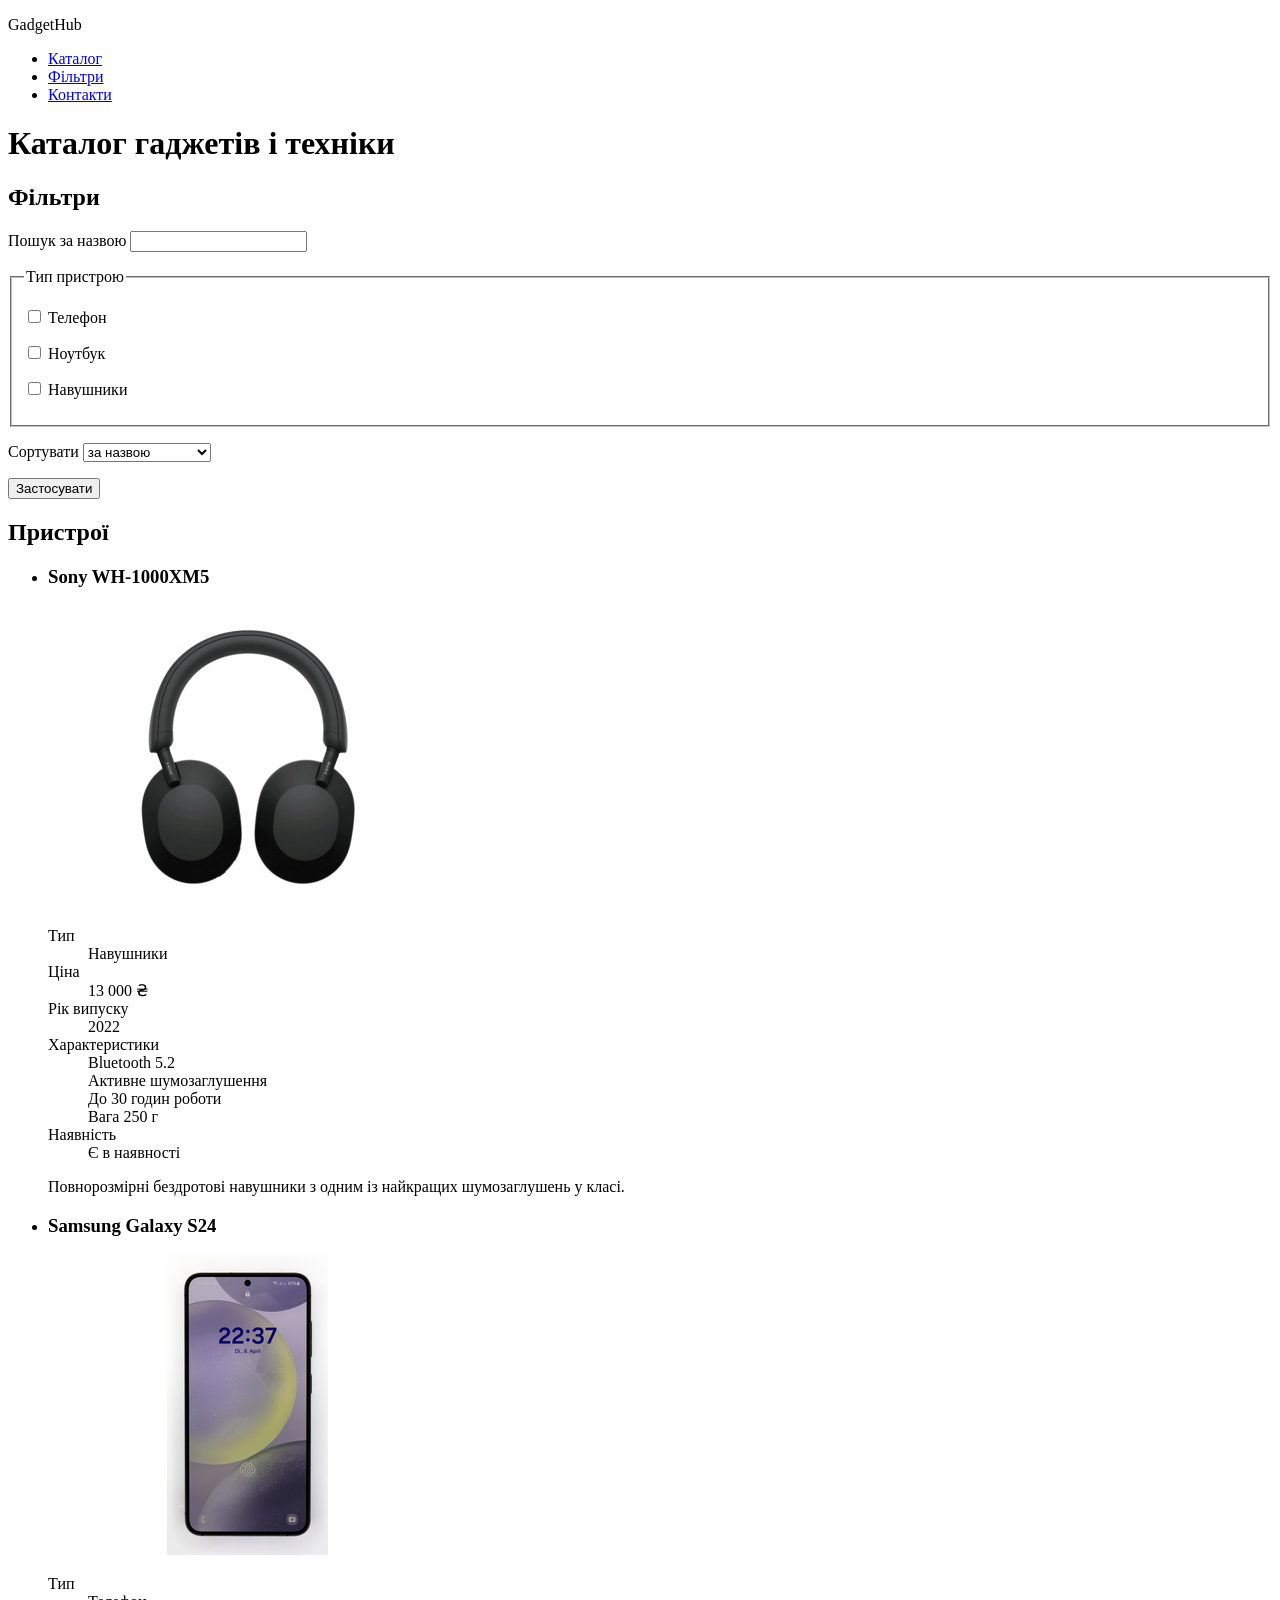
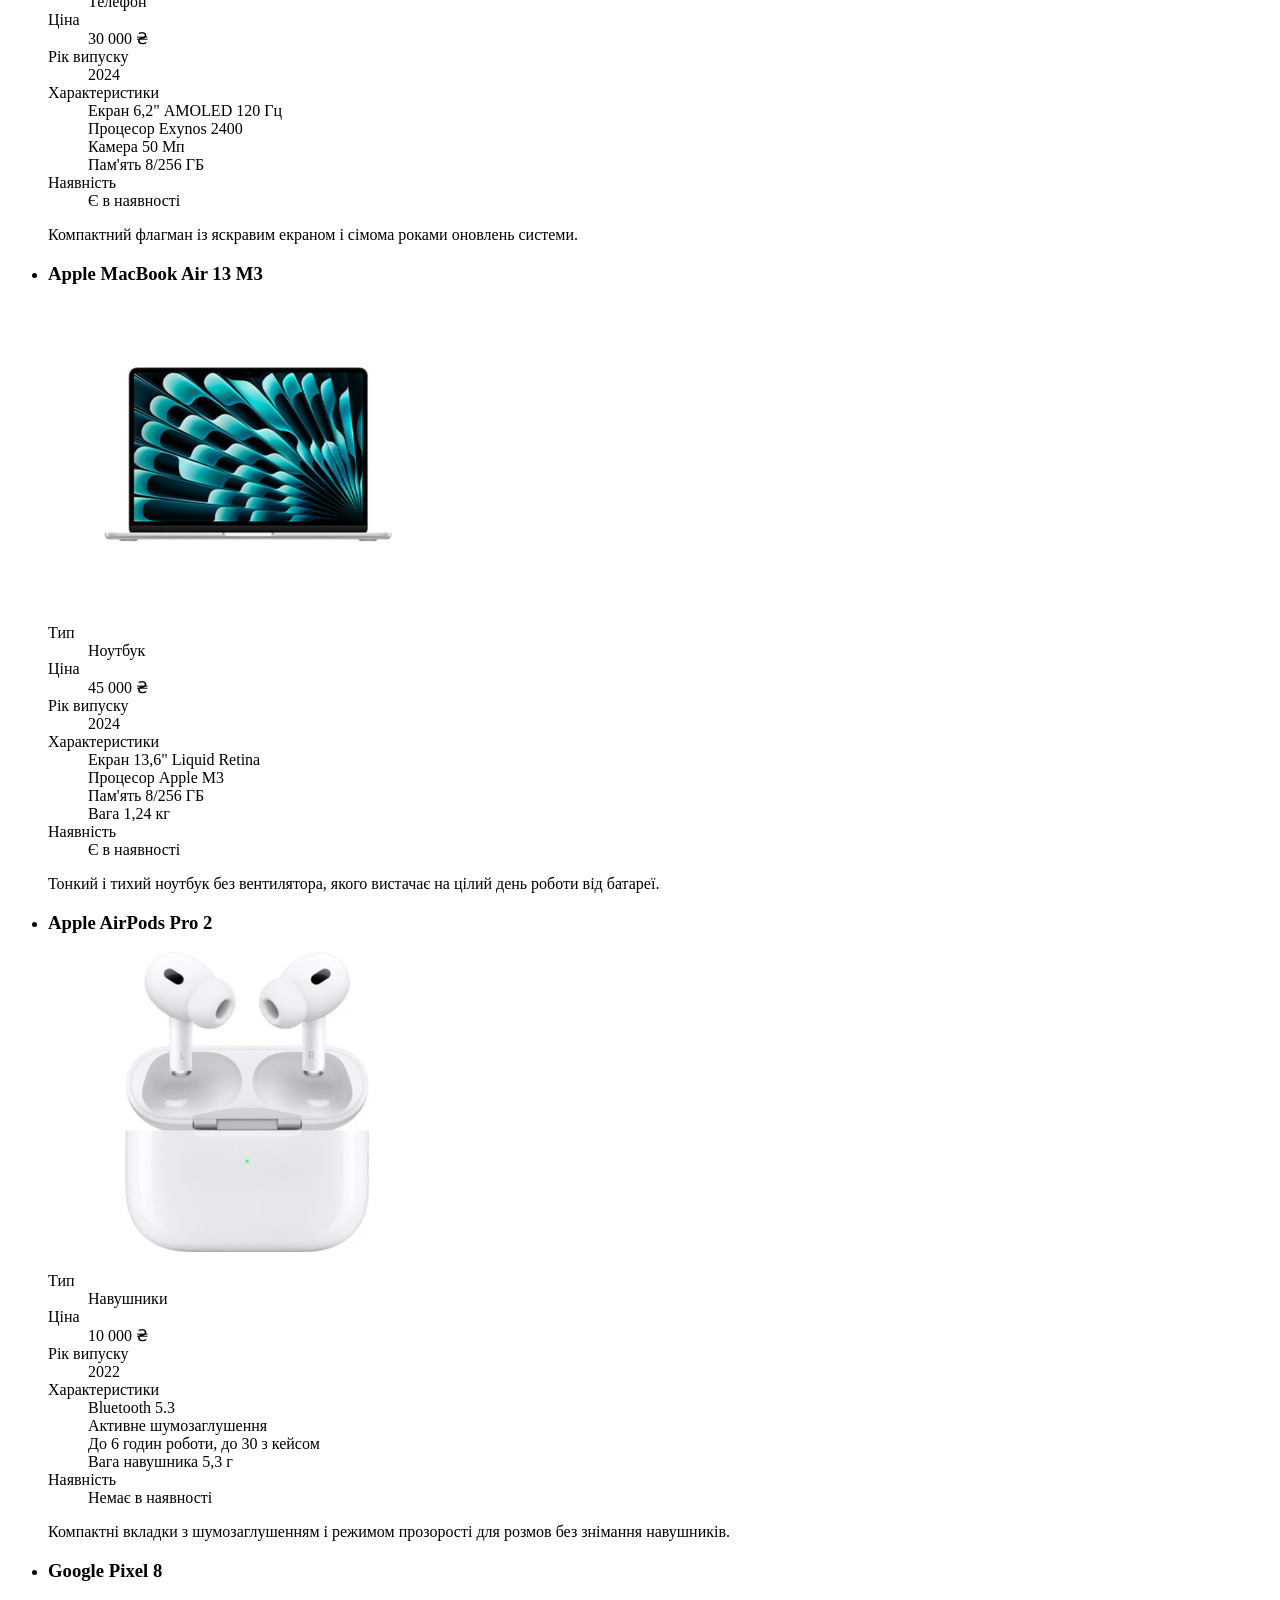
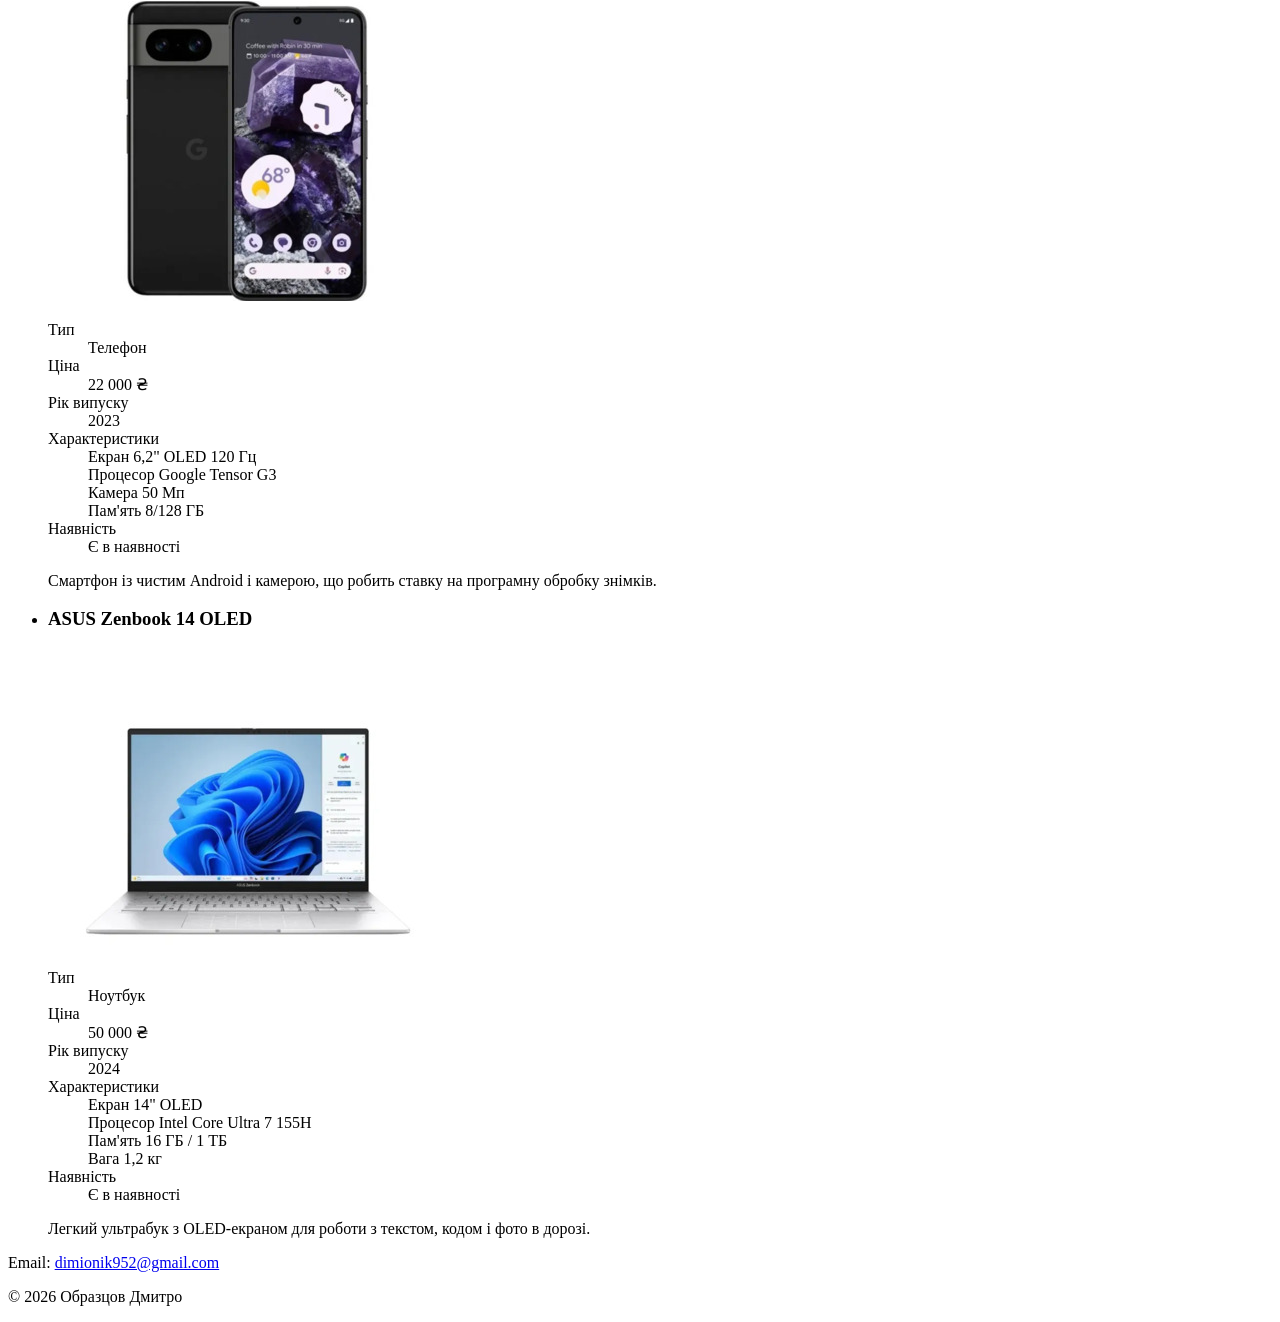
==== index.html @ 8a0bfcc2 "add six device cards with images" ====
<!DOCTYPE html>
<html lang="uk">

<head>
    <meta charset="UTF-8">
    <meta name="viewport" content="width=device-width, initial-scale=1">
    <meta name="description"
        content="Каталог гаджетів і техніки: телефони, ноутбуки, навушники з цінами та характеристиками">
    <title>Каталог гаджетів і техніки</title>
</head>

<body>
    <header id="site-header">
        <p class="site-name">GadgetHub</p>
        <nav aria-label="Головна навігація">
            <ul>
                <li><a href="#catalog">Каталог</a></li>
                <li><a href="#filters">Фільтри</a></li>
                <li><a href="#contacts">Контакти</a></li>
            </ul>
        </nav>
    </header>

    <main id="main">
        <h1>Каталог гаджетів і техніки</h1>

        <section id="filters" aria-labelledby="filters-title">
            <h2 id="filters-title">Фільтри</h2>
            <form id="filter-form">
                <p>
                    <label for="search">Пошук за назвою</label>
                    <input type="search" id="search" name="q">
                </p>

                <fieldset>
                    <legend>Тип пристрою</legend>
                    <p>
                        <input type="checkbox" id="type-phone" name="type" value="phone">
                        <label for="type-phone">Телефон</label>
                    </p>
                    <p>
                        <input type="checkbox" id="type-laptop" name="type" value="laptop">
                        <label for="type-laptop">Ноутбук</label>
                    </p>
                    <p>
                        <input type="checkbox" id="type-headphones" name="type" value="headphones">
                        <label for="type-headphones">Навушники</label>
                    </p>
                </fieldset>

                <p>
                    <label for="sort">Сортувати</label>
                    <select id="sort" name="sort">
                        <option value="name">за назвою</option>
                        <option value="price">за ціною</option>
                        <option value="year">за роком випуску</option>
                    </select>
                </p>

                <p>
                    <button type="submit">Застосувати</button>
                </p>
            </form>
        </section>

        <section id="catalog" aria-labelledby="catalog-title">
            <h2 id="catalog-title">Пристрої</h2>
            <ul id="device-list" class="device-list">
                <li>
                    <article class="device-card" id="device-1">
                        <h3>Sony WH-1000XM5</h3>
                        <img src="images/sony-wh1000xm5-400.jpg"
                            srcset="images/sony-wh1000xm5-400.jpg 400w, images/sony-wh1000xm5-800.jpg 800w"
                            sizes="(max-width: 600px) 100vw, 400px"
                            alt="Повнорозмірні бездротові навушники Sony WH-1000XM5 чорного кольору"
                            title="Sony WH-1000XM5" width="400" height="300" fetchpriority="high">
                        <dl>
                            <dt>Тип</dt>
                            <dd>Навушники</dd>
                            <dt>Ціна</dt>
                            <dd><data value="13000">13 000 ₴</data></dd>
                            <dt>Рік випуску</dt>
                            <dd><time datetime="2022">2022</time></dd>
                            <dt>Характеристики</dt>
                            <dd>Bluetooth 5.2</dd>
                            <dd>Активне шумозаглушення</dd>
                            <dd>До 30 годин роботи</dd>
                            <dd>Вага 250 г</dd>
                            <dt>Наявність</dt>
                            <dd>Є в наявності</dd>
                        </dl>
                        <p>Повнорозмірні бездротові навушники з одним із найкращих шумозаглушень у класі.</p>
                    </article>
                </li>
                <li>
                    <article class="device-card" id="device-2">
                        <h3>Samsung Galaxy S24</h3>
                        <img src="images/samsung-galaxy-s24-400.jpg"
                            srcset="images/samsung-galaxy-s24-400.jpg 400w, images/samsung-galaxy-s24-800.jpg 800w"
                            sizes="(max-width: 600px) 100vw, 400px"
                            alt="Смартфон Samsung Galaxy S24, вигляд спереду і ззаду" title="Samsung Galaxy S24"
                            width="400" height="300" loading="lazy">
                        <dl>
                            <dt>Тип</dt>
                            <dd>Телефон</dd>
                            <dt>Ціна</dt>
                            <dd><data value="30000">30 000 ₴</data></dd>
                            <dt>Рік випуску</dt>
                            <dd><time datetime="2024">2024</time></dd>
                            <dt>Характеристики</dt>
                            <dd>Екран 6,2" AMOLED 120 Гц</dd>
                            <dd>Процесор Exynos 2400</dd>
                            <dd>Камера 50 Мп</dd>
                            <dd>Пам'ять 8/256 ГБ</dd>
                            <dt>Наявність</dt>
                            <dd>Є в наявності</dd>
                        </dl>
                        <p>Компактний флагман із яскравим екраном і сімома роками оновлень системи.</p>
                    </article>
                </li>

                <li>
                    <article class="device-card" id="device-3">
                        <h3>Apple MacBook Air 13 M3</h3>
                        <img src="images/macbook-air-m3-400.jpg"
                            srcset="images/macbook-air-m3-400.jpg 400w, images/macbook-air-m3-800.jpg 800w"
                            sizes="(max-width: 600px) 100vw, 400px"
                            alt="Ноутбук Apple MacBook Air 13 з відкритою кришкою" title="Apple MacBook Air 13 M3"
                            width="400" height="300" loading="lazy">
                        <dl>
                            <dt>Тип</dt>
                            <dd>Ноутбук</dd>
                            <dt>Ціна</dt>
                            <dd><data value="45000">45 000 ₴</data></dd>
                            <dt>Рік випуску</dt>
                            <dd><time datetime="2024">2024</time></dd>
                            <dt>Характеристики</dt>
                            <dd>Екран 13,6" Liquid Retina</dd>
                            <dd>Процесор Apple M3</dd>
                            <dd>Пам'ять 8/256 ГБ</dd>
                            <dd>Вага 1,24 кг</dd>
                            <dt>Наявність</dt>
                            <dd>Є в наявності</dd>
                        </dl>
                        <p>Тонкий і тихий ноутбук без вентилятора, якого вистачає на цілий день роботи від батареї.</p>
                    </article>
                </li>

                <li>
                    <article class="device-card" id="device-4">
                        <h3>Apple AirPods Pro 2</h3>
                        <img src="images/airpods-pro-2-400.jpg"
                            srcset="images/airpods-pro-2-400.jpg 400w, images/airpods-pro-2-800.jpg 800w"
                            sizes="(max-width: 600px) 100vw, 400px"
                            alt="Бездротові навушники-вкладки Apple AirPods Pro 2 із зарядним кейсом"
                            title="Apple AirPods Pro 2" width="400" height="300" loading="lazy">
                        <dl>
                            <dt>Тип</dt>
                            <dd>Навушники</dd>
                            <dt>Ціна</dt>
                            <dd><data value="10000">10 000 ₴</data></dd>
                            <dt>Рік випуску</dt>
                            <dd><time datetime="2022">2022</time></dd>
                            <dt>Характеристики</dt>
                            <dd>Bluetooth 5.3</dd>
                            <dd>Активне шумозаглушення</dd>
                            <dd>До 6 годин роботи, до 30 з кейсом</dd>
                            <dd>Вага навушника 5,3 г</dd>
                            <dt>Наявність</dt>
                            <dd>Немає в наявності</dd>
                        </dl>
                        <p>Компактні вкладки з шумозаглушенням і режимом прозорості для розмов без знімання навушників.
                        </p>
                    </article>
                </li>

                <li>
                    <article class="device-card" id="device-5">
                        <h3>Google Pixel 8</h3>
                        <img src="images/google-pixel-8-400.jpg"
                            srcset="images/google-pixel-8-400.jpg 400w, images/google-pixel-8-800.jpg 800w"
                            sizes="(max-width: 600px) 100vw, 400px"
                            alt="Смартфон Google Pixel 8, вигляд ззаду з горизонтальним блоком камер"
                            title="Google Pixel 8" width="400" height="300" loading="lazy">
                        <dl>
                            <dt>Тип</dt>
                            <dd>Телефон</dd>
                            <dt>Ціна</dt>
                            <dd><data value="22000">22 000 ₴</data></dd>
                            <dt>Рік випуску</dt>
                            <dd><time datetime="2023">2023</time></dd>
                            <dt>Характеристики</dt>
                            <dd>Екран 6,2" OLED 120 Гц</dd>
                            <dd>Процесор Google Tensor G3</dd>
                            <dd>Камера 50 Мп</dd>
                            <dd>Пам'ять 8/128 ГБ</dd>
                            <dt>Наявність</dt>
                            <dd>Є в наявності</dd>
                        </dl>
                        <p>Смартфон із чистим Android і камерою, що робить ставку на програмну обробку знімків.</p>
                    </article>
                </li>

                <li>
                    <article class="device-card" id="device-6">
                        <h3>ASUS Zenbook 14 OLED</h3>
                        <img src="images/asus-zenbook-14-400.jpg"
                            srcset="images/asus-zenbook-14-400.jpg 400w, images/asus-zenbook-14-800.jpg 800w"
                            sizes="(max-width: 600px) 100vw, 400px"
                            alt="Ноутбук ASUS Zenbook 14 OLED з відкритою кришкою" title="ASUS Zenbook 14 OLED"
                            width="400" height="300" loading="lazy">
                        <dl>
                            <dt>Тип</dt>
                            <dd>Ноутбук</dd>
                            <dt>Ціна</dt>
                            <dd><data value="50000">50 000 ₴</data></dd>
                            <dt>Рік випуску</dt>
                            <dd><time datetime="2024">2024</time></dd>
                            <dt>Характеристики</dt>
                            <dd>Екран 14" OLED</dd>
                            <dd>Процесор Intel Core Ultra 7 155H</dd>
                            <dd>Пам'ять 16 ГБ / 1 ТБ</dd>
                            <dd>Вага 1,2 кг</dd>
                            <dt>Наявність</dt>
                            <dd>Є в наявності</dd>
                        </dl>
                        <p>Легкий ультрабук з OLED-екраном для роботи з текстом, кодом і фото в дорозі.</p>
                    </article>
                </li>

            </ul>
        </section>
    </main>

    <footer id="contacts">
        <p>Email: <a href="mailto:dimionik952@gmail.com">dimionik952@gmail.com</a></p>
        <p>&copy; 2026 Образцов Дмитро</p>
    </footer>
</body>

</html>
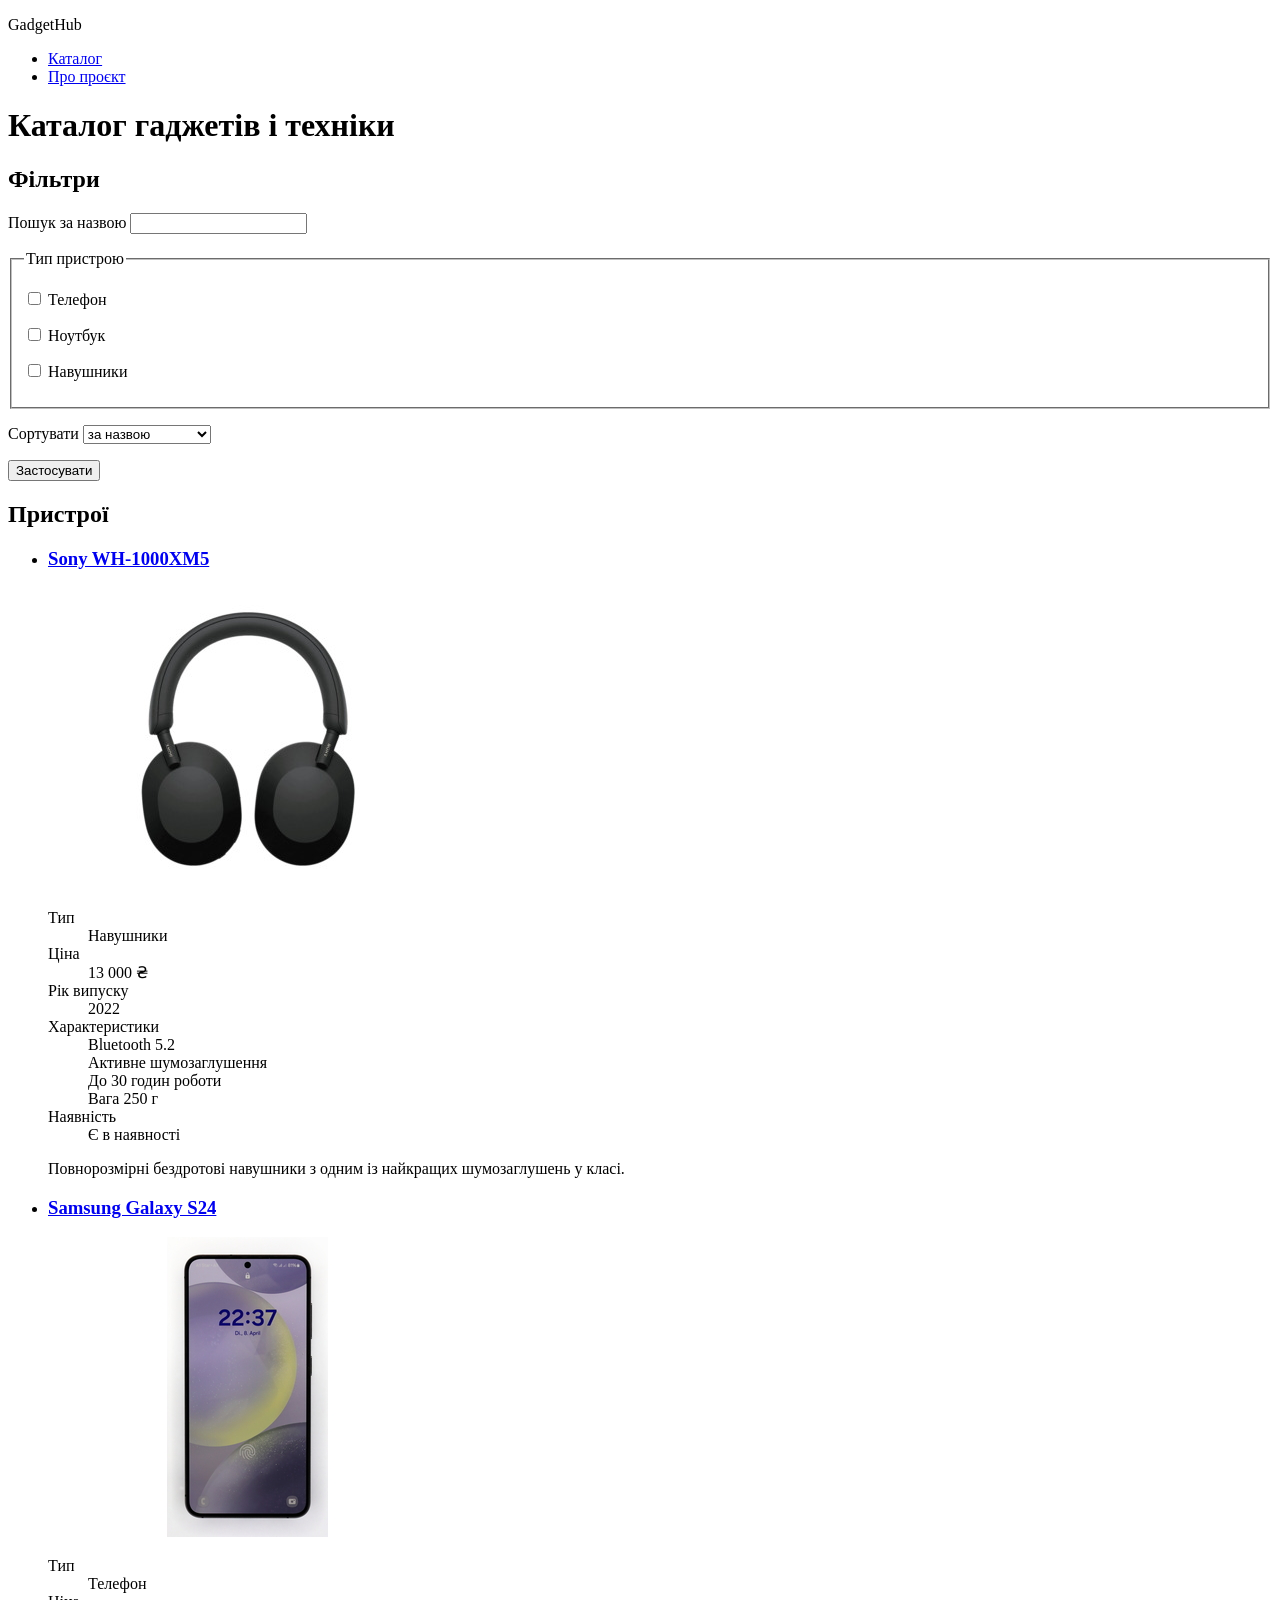
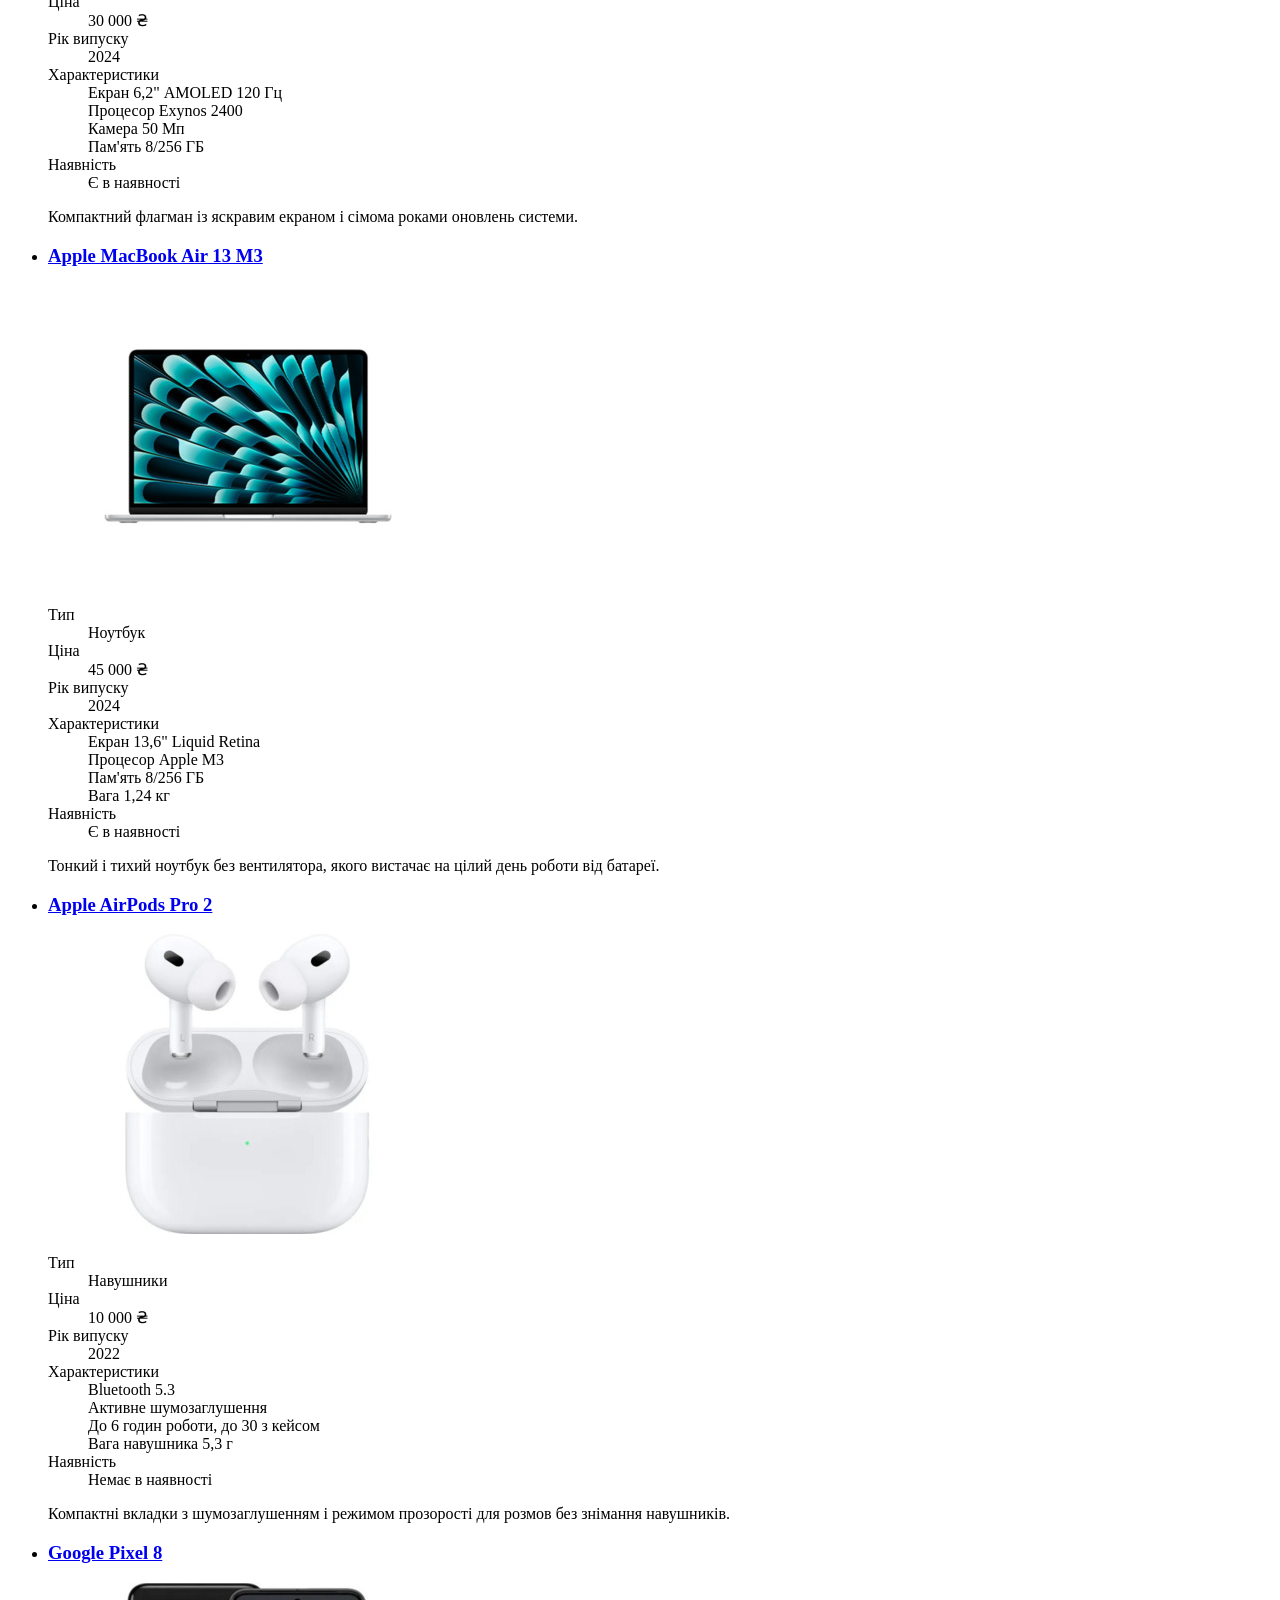
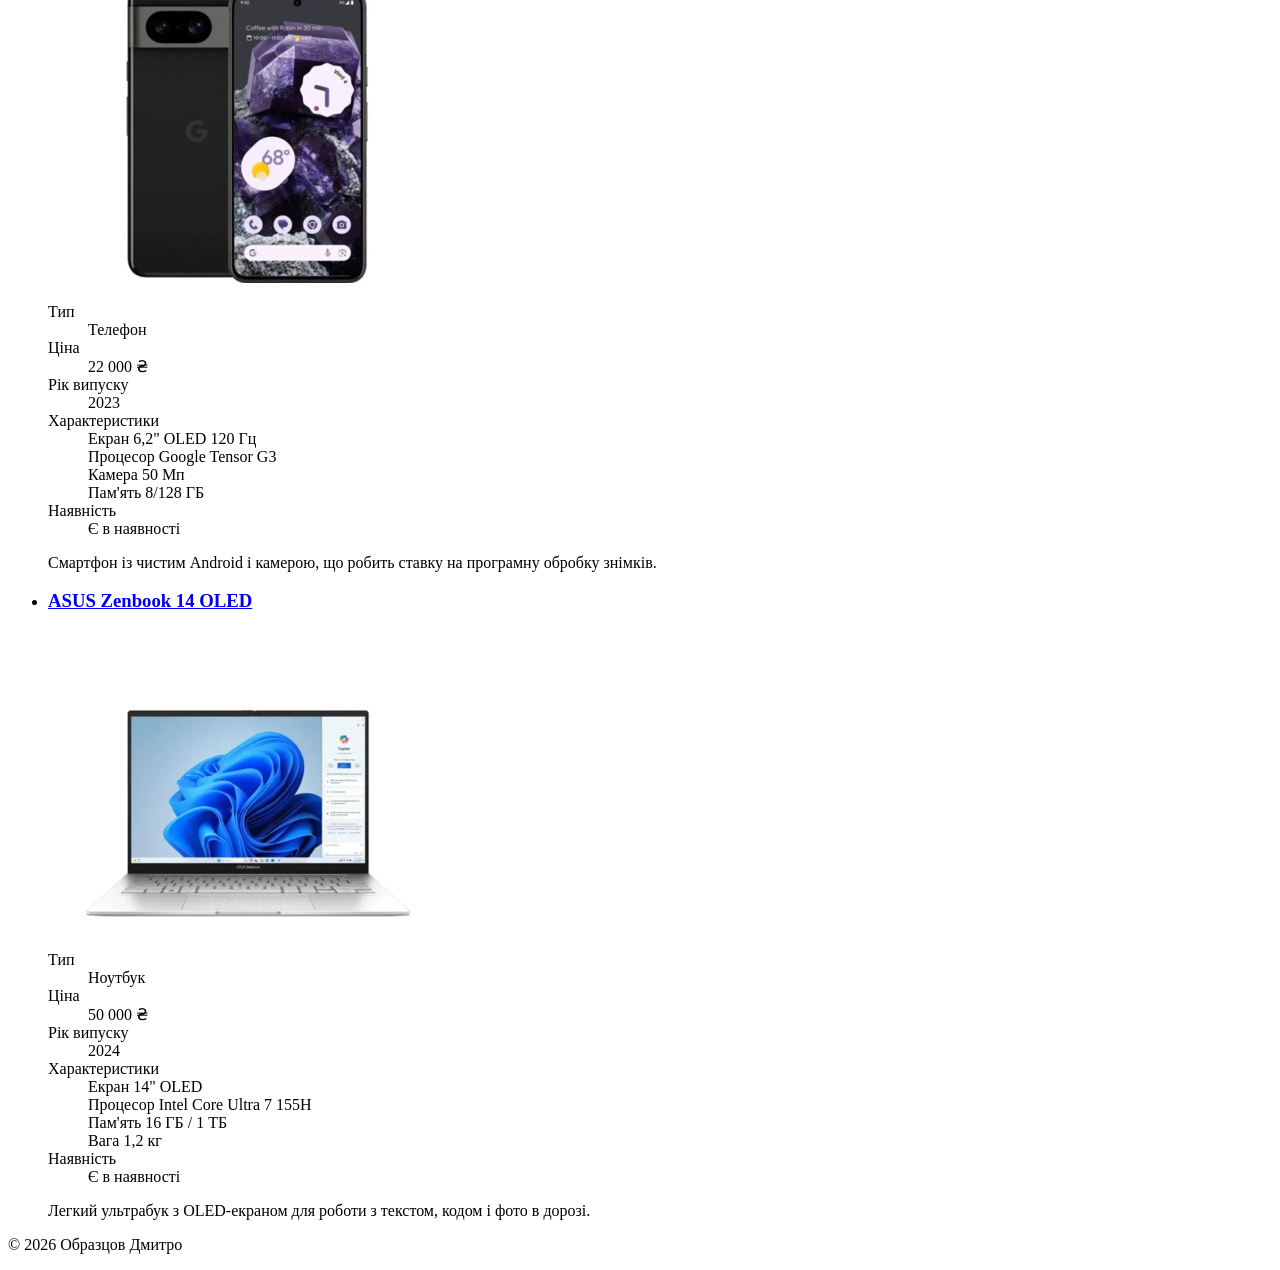
==== commit baae2e6b: "add navigation between pages" ====
--- a/index.html
+++ b/index.html
@@ -6,17 +6,17 @@
     <meta name="viewport" content="width=device-width, initial-scale=1">
     <meta name="description"
         content="Каталог гаджетів і техніки: телефони, ноутбуки, навушники з цінами та характеристиками">
-    <title>Каталог гаджетів і техніки</title>
+    <title>Каталог – GadgetHub</title>
+    <link rel="icon" href="favicon.ico">
 </head>
 
 <body>
     <header id="site-header">
         <p class="site-name">GadgetHub</p>
-        <nav aria-label="Головна навігація">
+        <nav aria-label="Основна навігація">
             <ul>
-                <li><a href="#catalog">Каталог</a></li>
-                <li><a href="#filters">Фільтри</a></li>
-                <li><a href="#contacts">Контакти</a></li>
+                <li><a href="index.html" aria-current="page">Каталог</a></li>
+                <li><a href="about.html">Про проєкт</a></li>
             </ul>
         </nav>
     </header>
@@ -68,7 +68,7 @@
             <ul id="device-list" class="device-list">
                 <li>
                     <article class="device-card" id="device-1">
-                        <h3>Sony WH-1000XM5</h3>
+                        <h3><a href="details.html">Sony WH-1000XM5</a></h3>
                         <img src="images/sony-wh1000xm5-400.jpg"
                             srcset="images/sony-wh1000xm5-400.jpg 400w, images/sony-wh1000xm5-800.jpg 800w"
                             sizes="(max-width: 600px) 100vw, 400px"
@@ -94,7 +94,7 @@
                 </li>
                 <li>
                     <article class="device-card" id="device-2">
-                        <h3>Samsung Galaxy S24</h3>
+                        <h3><a href="details.html">Samsung Galaxy S24</a></h3>
                         <img src="images/samsung-galaxy-s24-400.jpg"
                             srcset="images/samsung-galaxy-s24-400.jpg 400w, images/samsung-galaxy-s24-800.jpg 800w"
                             sizes="(max-width: 600px) 100vw, 400px"
@@ -121,7 +121,7 @@
 
                 <li>
                     <article class="device-card" id="device-3">
-                        <h3>Apple MacBook Air 13 M3</h3>
+                        <h3><a href="details.html">Apple MacBook Air 13 M3</a></h3>
                         <img src="images/macbook-air-m3-400.jpg"
                             srcset="images/macbook-air-m3-400.jpg 400w, images/macbook-air-m3-800.jpg 800w"
                             sizes="(max-width: 600px) 100vw, 400px"
@@ -148,7 +148,7 @@
 
                 <li>
                     <article class="device-card" id="device-4">
-                        <h3>Apple AirPods Pro 2</h3>
+                        <h3><a href="details.html">Apple AirPods Pro 2</a></h3>
                         <img src="images/airpods-pro-2-400.jpg"
                             srcset="images/airpods-pro-2-400.jpg 400w, images/airpods-pro-2-800.jpg 800w"
                             sizes="(max-width: 600px) 100vw, 400px"
@@ -176,7 +176,7 @@
 
                 <li>
                     <article class="device-card" id="device-5">
-                        <h3>Google Pixel 8</h3>
+                        <h3><a href="details.html">Google Pixel 8</a></h3>
                         <img src="images/google-pixel-8-400.jpg"
                             srcset="images/google-pixel-8-400.jpg 400w, images/google-pixel-8-800.jpg 800w"
                             sizes="(max-width: 600px) 100vw, 400px"
@@ -203,7 +203,7 @@
 
                 <li>
                     <article class="device-card" id="device-6">
-                        <h3>ASUS Zenbook 14 OLED</h3>
+                        <h3><a href="details.html">ASUS Zenbook 14 OLED</a></h3>
                         <img src="images/asus-zenbook-14-400.jpg"
                             srcset="images/asus-zenbook-14-400.jpg 400w, images/asus-zenbook-14-800.jpg 800w"
                             sizes="(max-width: 600px) 100vw, 400px"
@@ -232,8 +232,7 @@
         </section>
     </main>
 
-    <footer id="contacts">
-        <p>Email: <a href="mailto:dimionik952@gmail.com">dimionik952@gmail.com</a></p>
+    <footer>
         <p>&copy; 2026 Образцов Дмитро</p>
     </footer>
 </body>
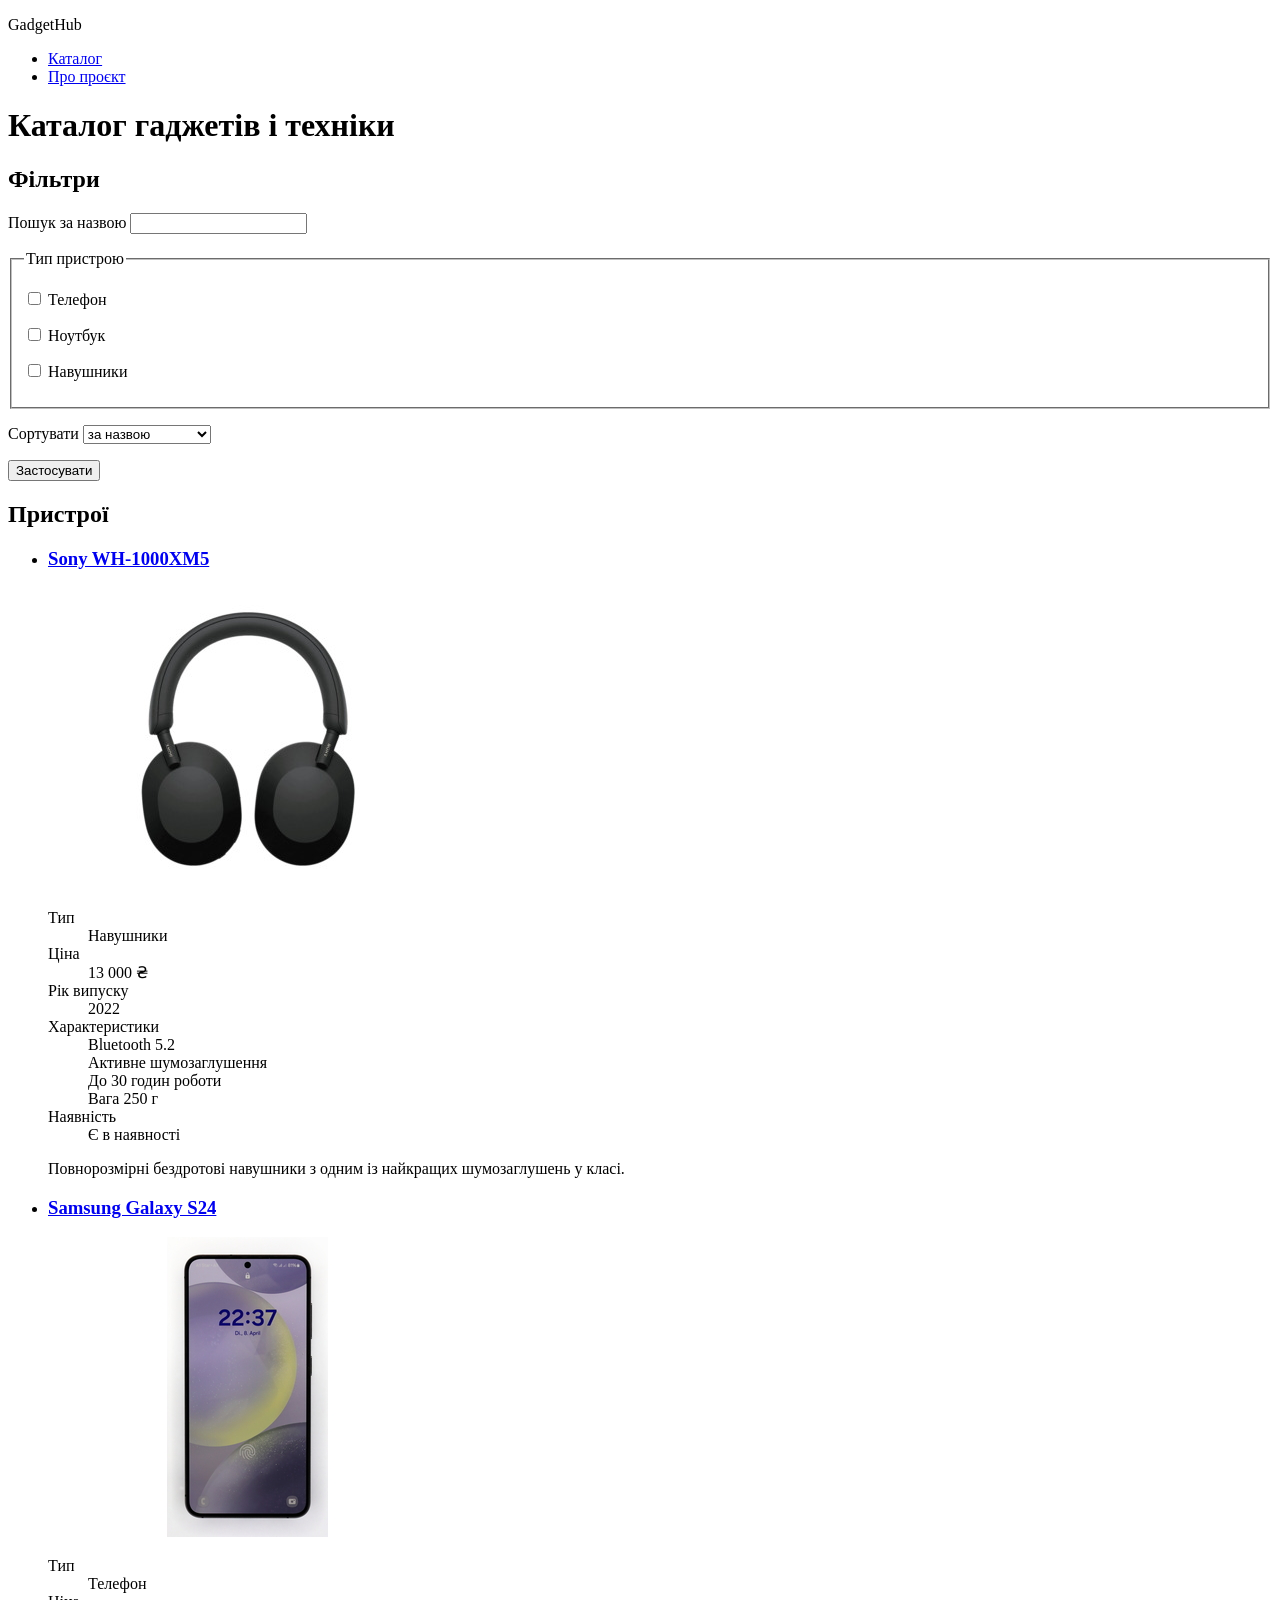
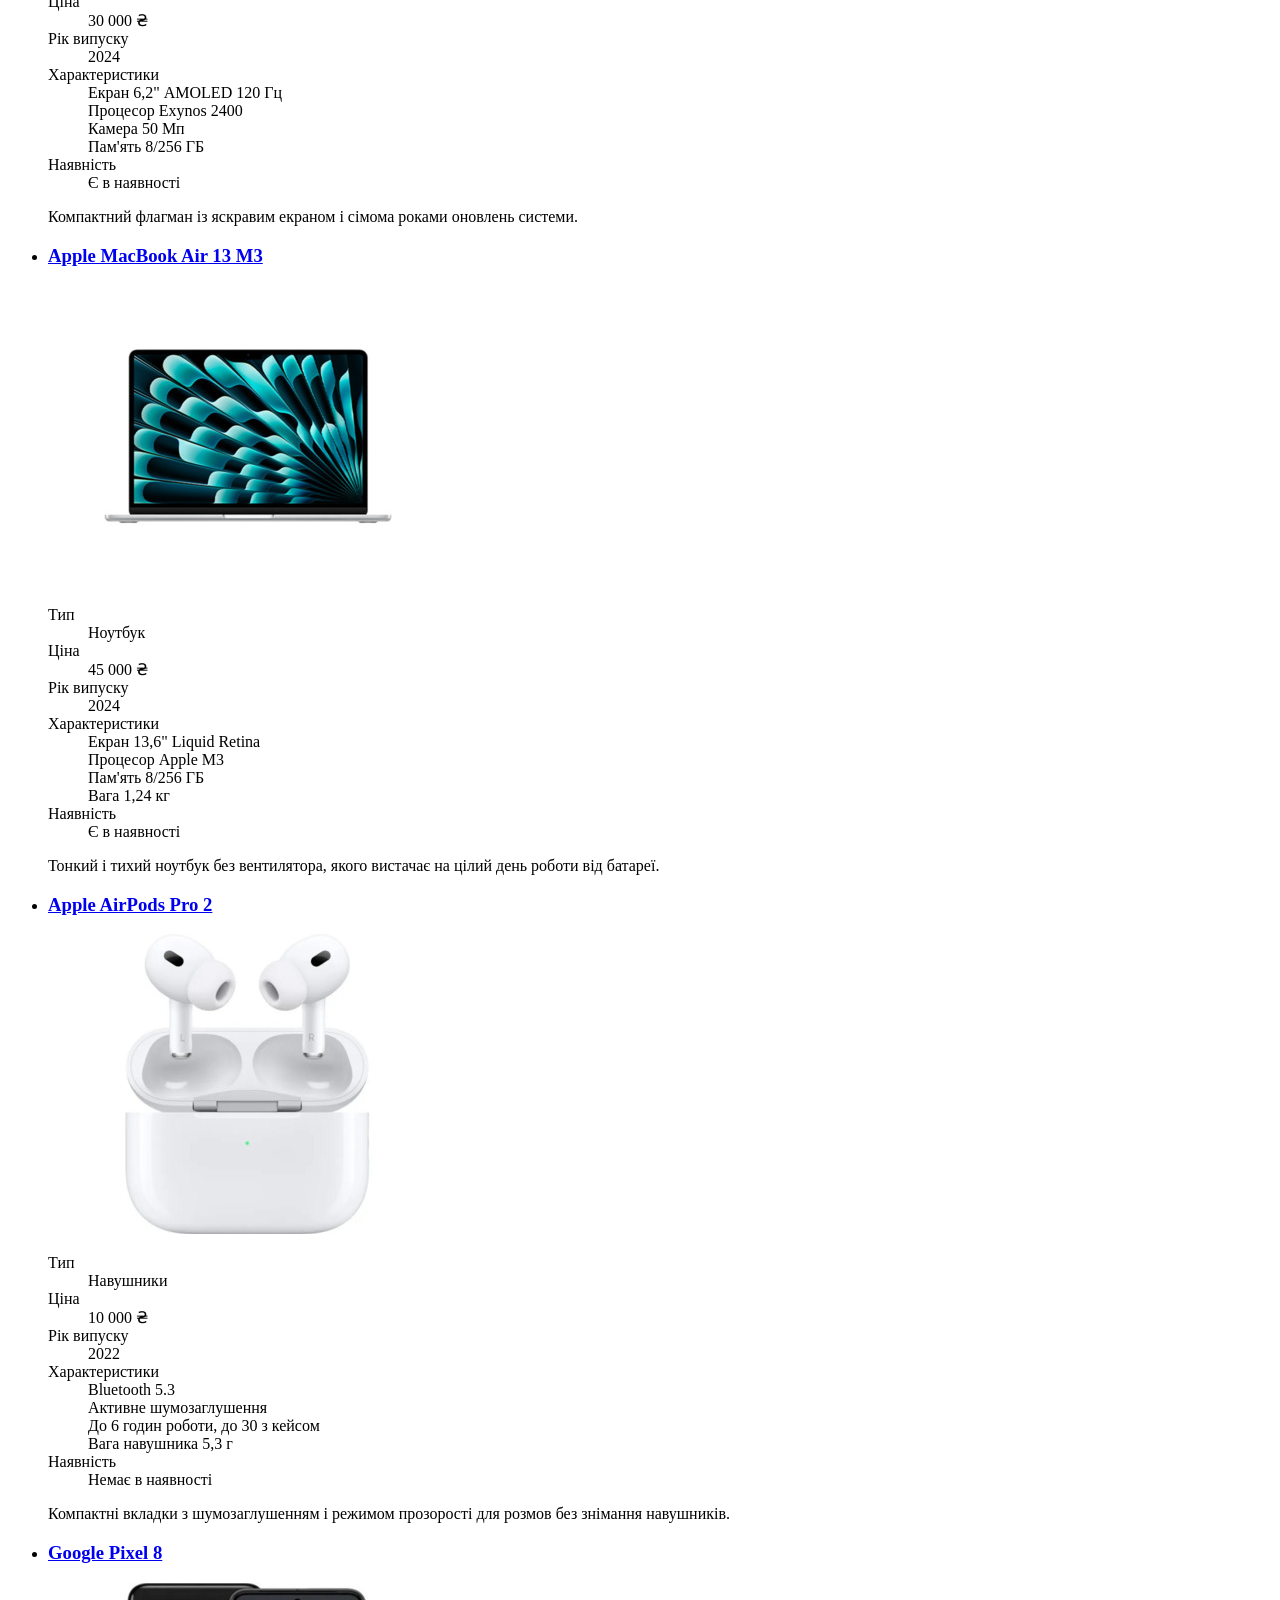
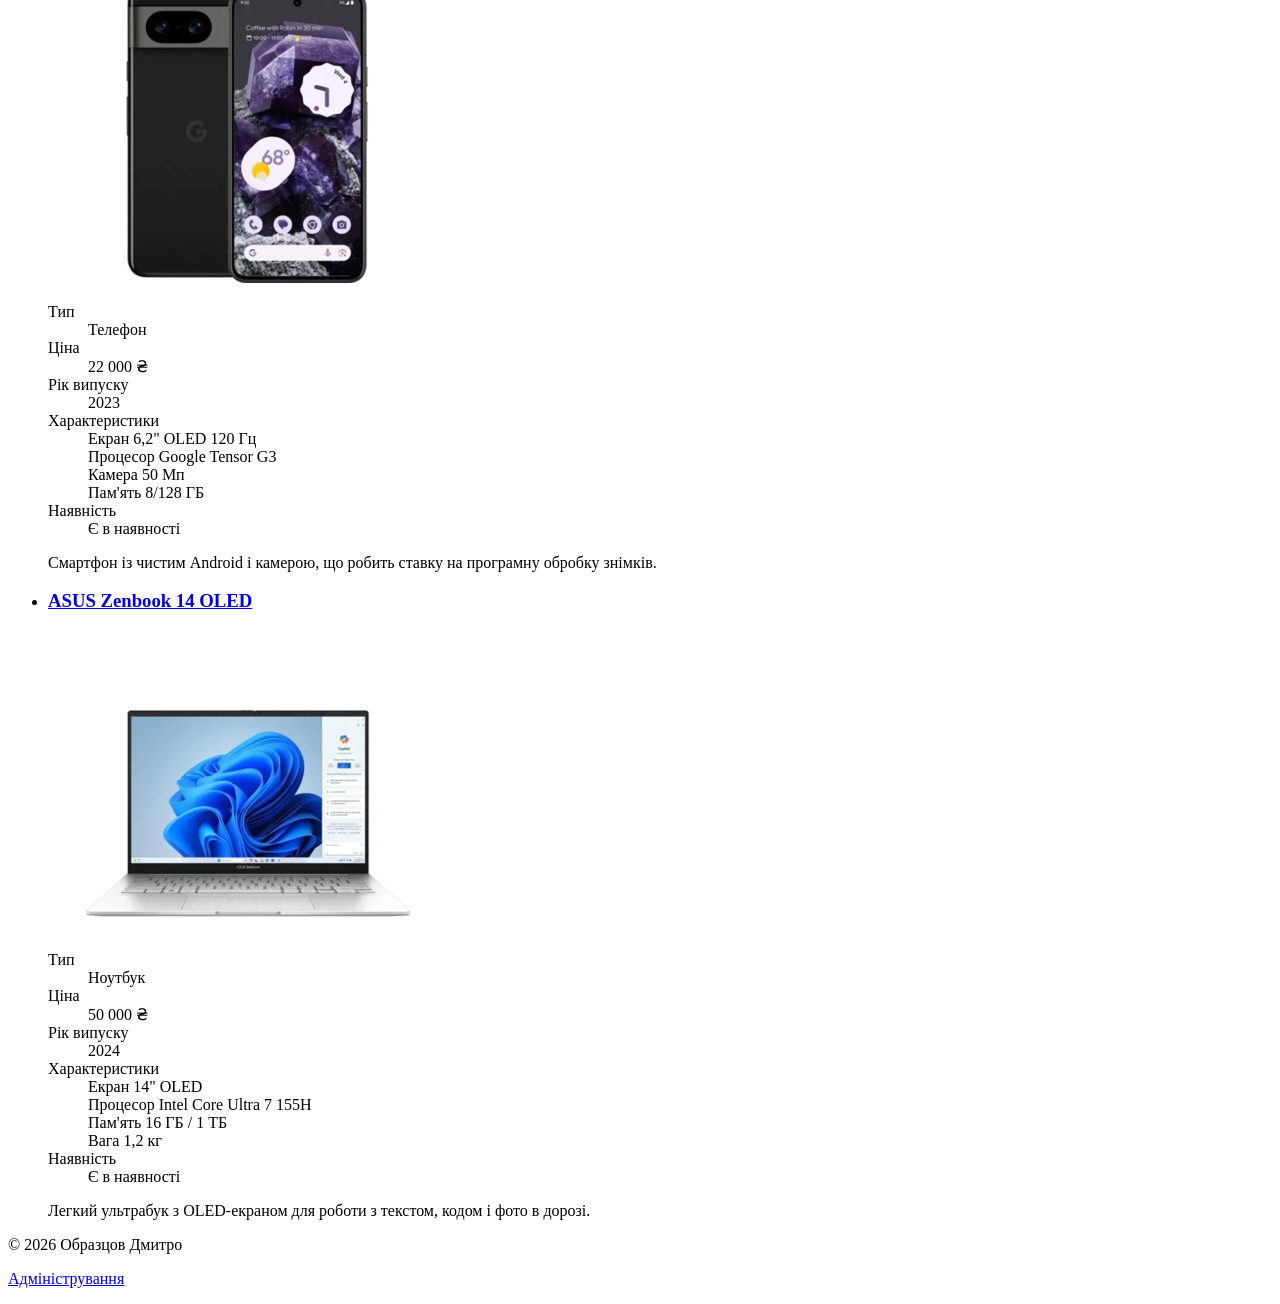
==== commit 336d0065: "add admin page" ====
--- a/index.html
+++ b/index.html
@@ -35,16 +35,16 @@
                 <fieldset>
                     <legend>Тип пристрою</legend>
                     <p>
-                        <input type="checkbox" id="type-phone" name="type" value="phone">
-                        <label for="type-phone">Телефон</label>
+                        <input type="checkbox" id="category-phone" name="category" value="phone">
+                        <label for="category-phone">Телефон</label>
                     </p>
                     <p>
-                        <input type="checkbox" id="type-laptop" name="type" value="laptop">
-                        <label for="type-laptop">Ноутбук</label>
+                        <input type="checkbox" id="category-laptop" name="category" value="laptop">
+                        <label for="category-laptop">Ноутбук</label>
                     </p>
                     <p>
-                        <input type="checkbox" id="type-headphones" name="type" value="headphones">
-                        <label for="type-headphones">Навушники</label>
+                        <input type="checkbox" id="category-headphones" name="category" value="headphones">
+                        <label for="category-headphones">Навушники</label>
                     </p>
                 </fieldset>
 
@@ -98,7 +98,7 @@
                         <img src="images/samsung-galaxy-s24-400.jpg"
                             srcset="images/samsung-galaxy-s24-400.jpg 400w, images/samsung-galaxy-s24-800.jpg 800w"
                             sizes="(max-width: 600px) 100vw, 400px"
-                            alt="Смартфон Samsung Galaxy S24, вигляд спереду і ззаду" title="Samsung Galaxy S24"
+                            alt="Смартфон Samsung Galaxy S24 спереду, з екраном блокування" title="Samsung Galaxy S24"
                             width="400" height="300" loading="lazy">
                         <dl>
                             <dt>Тип</dt>
@@ -180,7 +180,7 @@
                         <img src="images/google-pixel-8-400.jpg"
                             srcset="images/google-pixel-8-400.jpg 400w, images/google-pixel-8-800.jpg 800w"
                             sizes="(max-width: 600px) 100vw, 400px"
-                            alt="Смартфон Google Pixel 8, вигляд ззаду з горизонтальним блоком камер"
+                            alt="Смартфон Google Pixel 8, вигляд спереду і ззаду"
                             title="Google Pixel 8" width="400" height="300" loading="lazy">
                         <dl>
                             <dt>Тип</dt>
@@ -234,6 +234,7 @@
 
     <footer>
         <p>&copy; 2026 Образцов Дмитро</p>
+        <p><a href="admin.html">Адміністрування</a></p>
     </footer>
 </body>
 
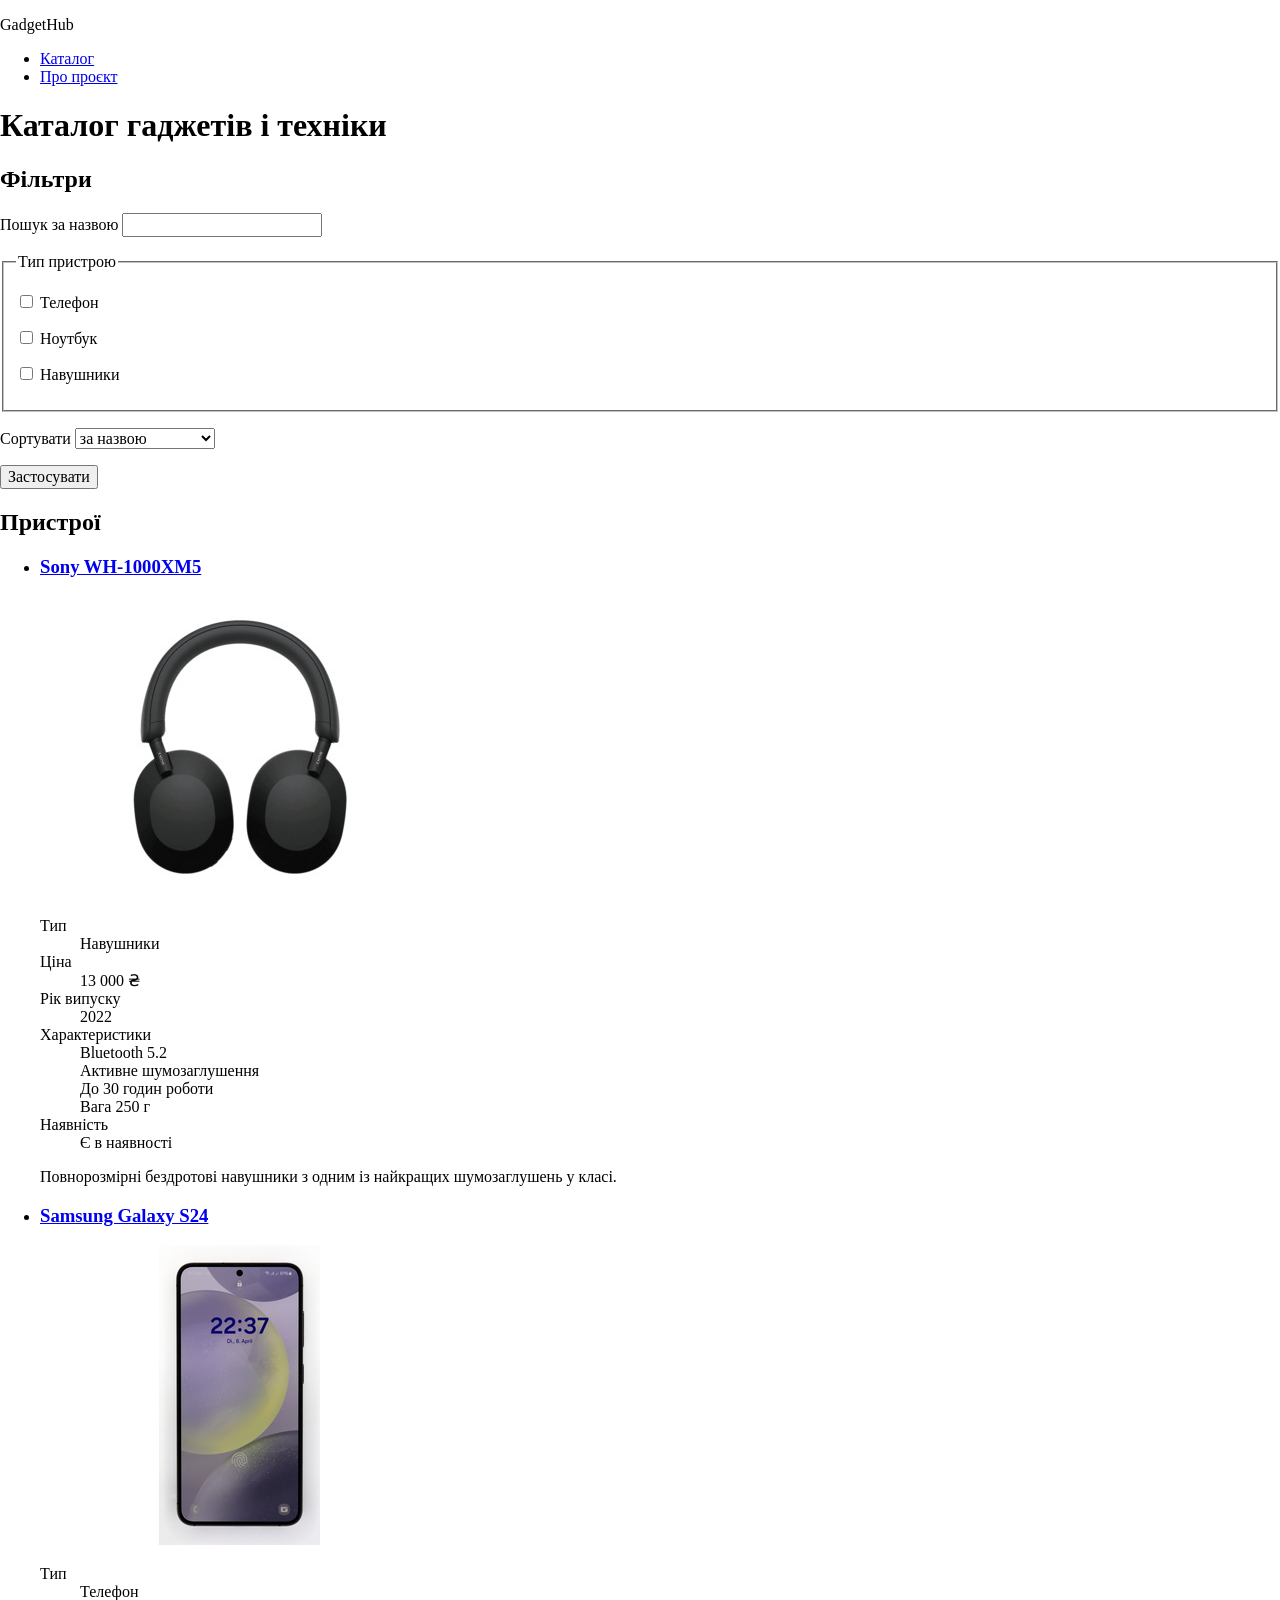
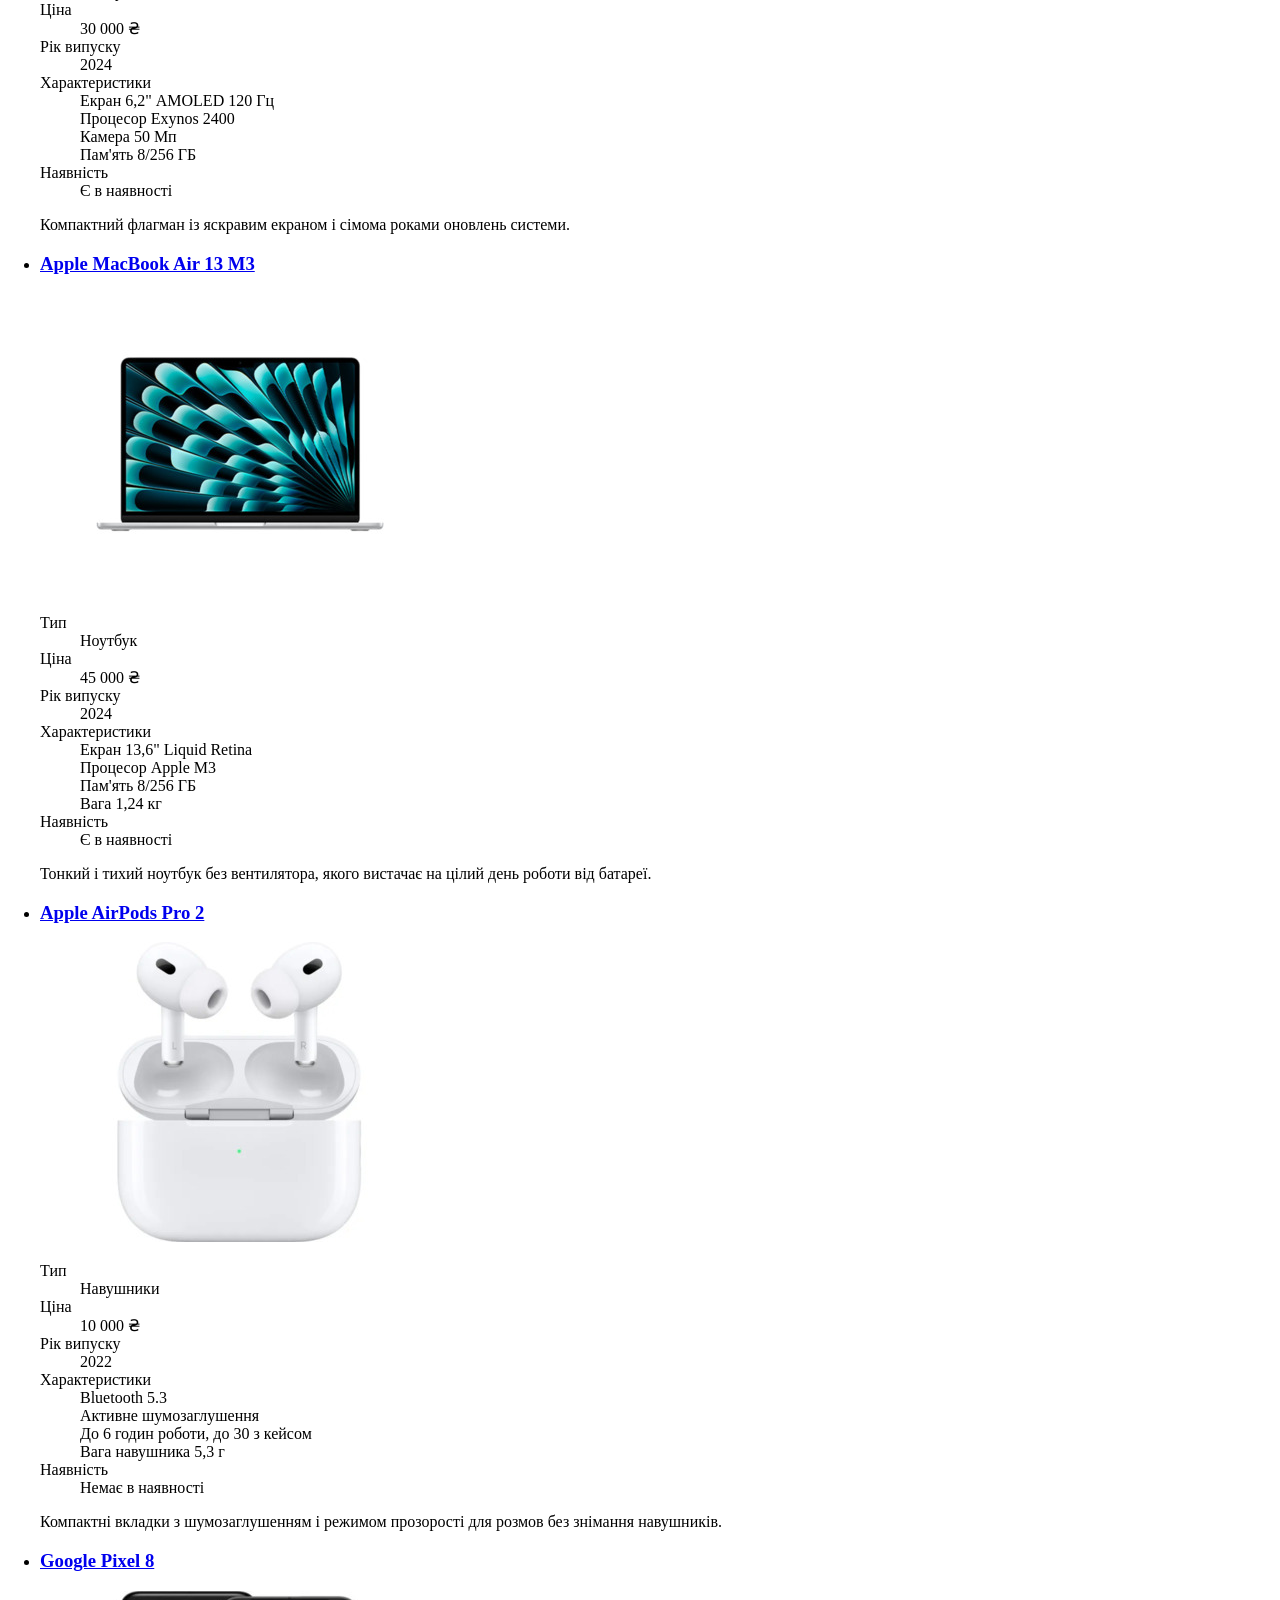
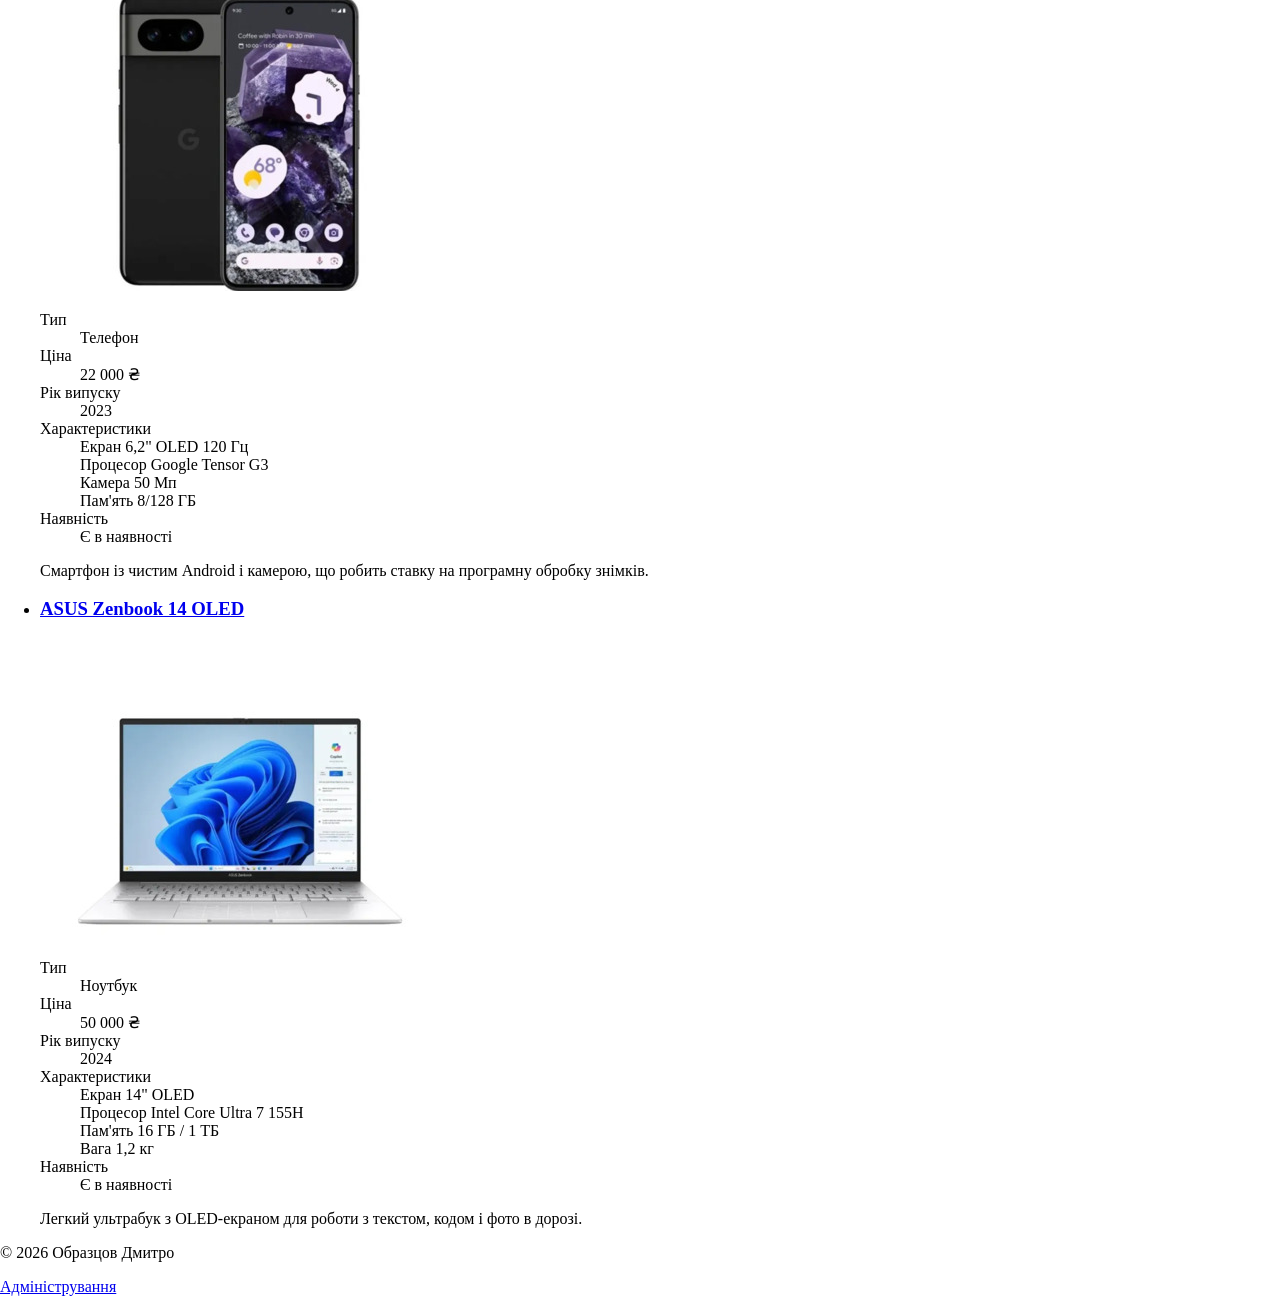
==== commit c2859917: "add stylesheet with layers, tokens and reset" ====
--- a/index.html
+++ b/index.html
@@ -8,6 +8,7 @@
         content="Каталог гаджетів і техніки: телефони, ноутбуки, навушники з цінами та характеристиками">
     <title>Каталог – GadgetHub</title>
     <link rel="icon" href="favicon.ico">
+    <link rel="stylesheet" href="css/main.css">
 </head>
 
 <body>
--- a/css/main.css
+++ b/css/main.css
@@ -0,0 +1,72 @@
+@layer reset, base, components, utilities;
+
+/* ===== Reset ===== */
+
+@layer reset {
+  *,
+  *::before,
+  *::after {
+    box-sizing: border-box;
+  }
+
+  body {
+    margin: 0;
+  }
+
+  img,
+  video {
+    max-inline-size: 100%;
+    block-size: auto;
+  }
+
+  input,
+  button,
+  select,
+  textarea {
+    font: inherit;
+  }
+}
+
+/* ===== Дизайн-токени ===== */
+
+@layer base {
+  :root {
+    --color-bg: #f4f5f7;
+    --color-surface: #ffffff;
+    --color-surface-alt: #eceef2;
+    --color-text: #1c2129;
+    --color-text-muted: #566070;
+    --color-accent: #1f5bd1;
+    --color-on-accent: #ffffff;
+    --color-border: #7a8391;
+    --color-border-subtle: #dde1e6;
+    --color-focus: #c2410c;
+    --color-error: #c62828;
+    --color-success: #23743b;
+
+    --font-body: system-ui, "Segoe UI", Roboto, "Helvetica Neue", Arial, sans-serif;
+    --font-mono: ui-monospace, "Cascadia Mono", Consolas, "Liberation Mono", monospace;
+
+    --font-size-s: 0.875rem;
+    --font-size-m: 1rem;
+    --font-size-l: 1.25rem;
+    --font-size-xl: 1.75rem;
+    --line-height: 1.5;
+    --measure: 65ch;
+
+    --space-xs: 0.25rem;
+    --space-s: 0.5rem;
+    --space-m: 1rem;
+    --space-l: 1.5rem;
+    --space-xl: 2.5rem;
+
+    --border-width: 1px;
+    --border-width-strong: 2px;
+
+    --radius-s: 6px;
+    --radius-m: 12px;
+    --radius-pill: 999px;
+
+    --shadow-card: 0 1px 3px rgb(16 24 40 / 0.08), 0 4px 12px rgb(16 24 40 / 0.06);
+  }
+}
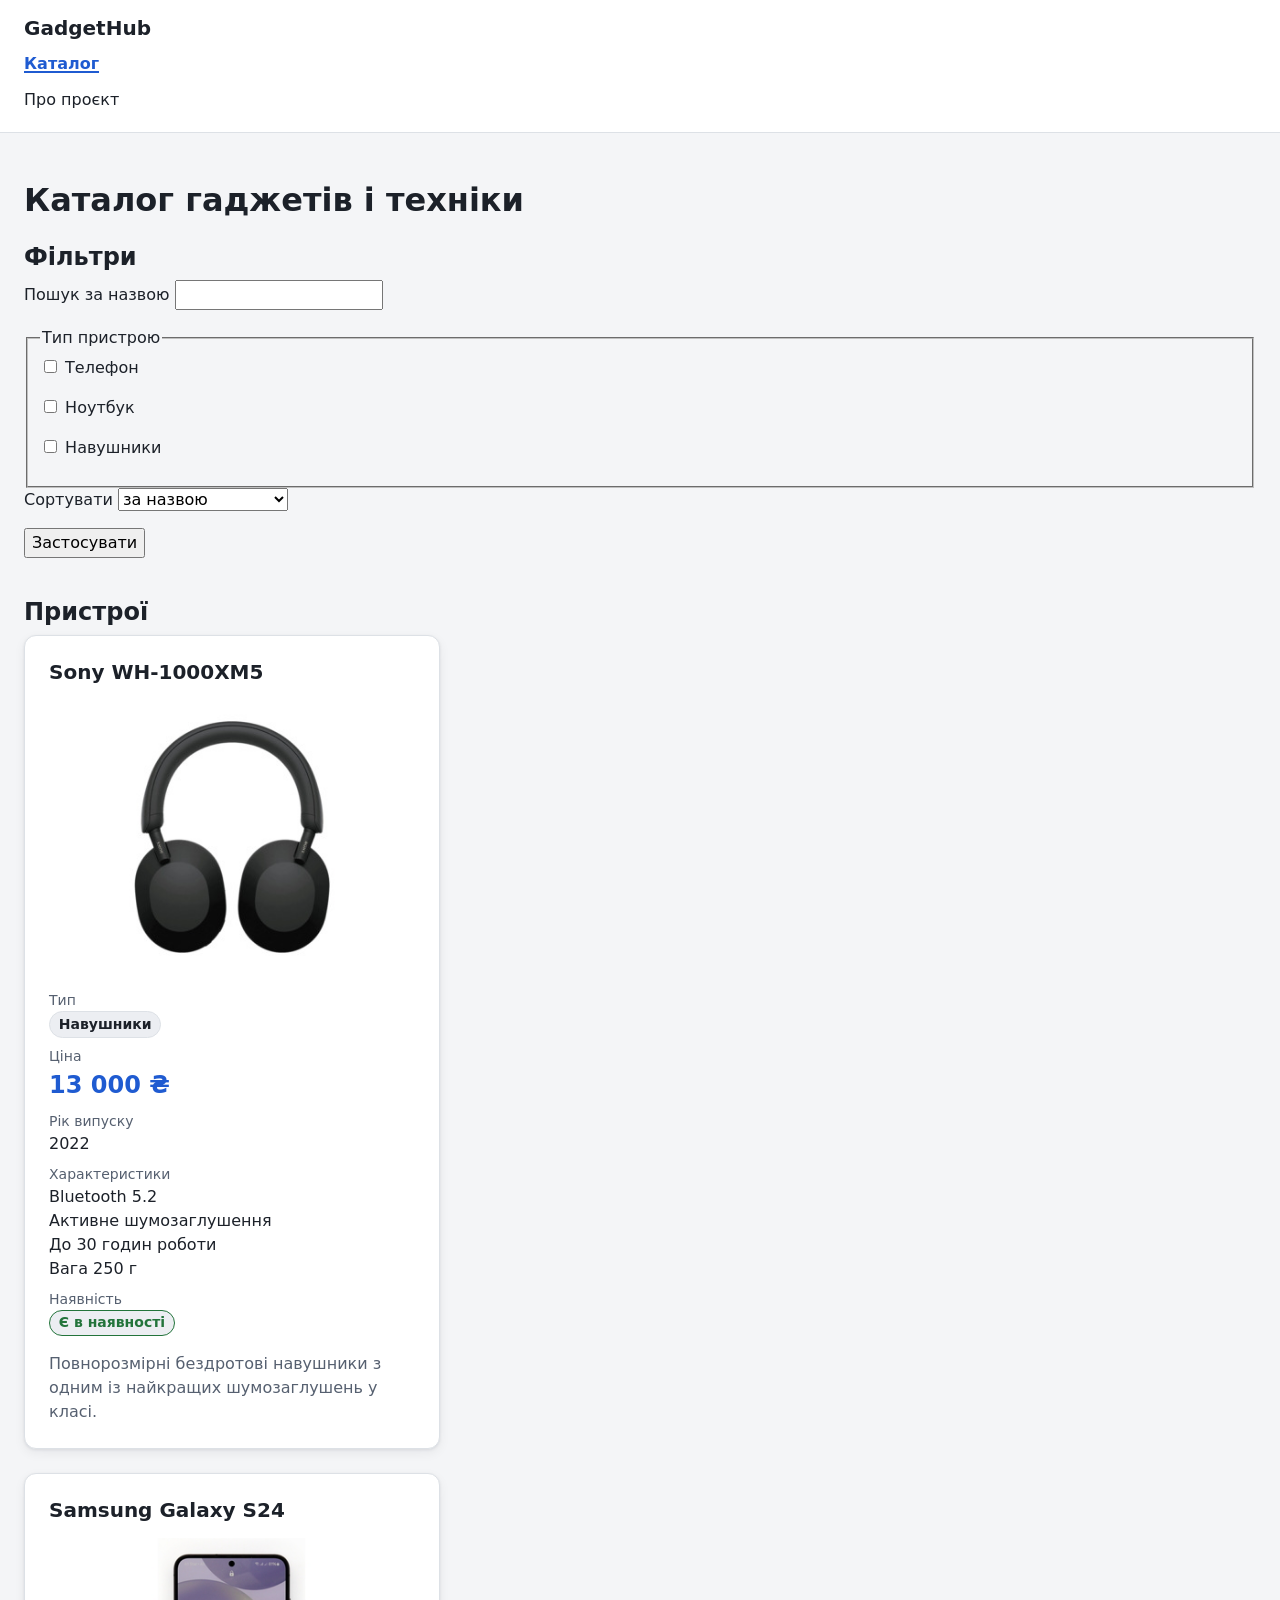
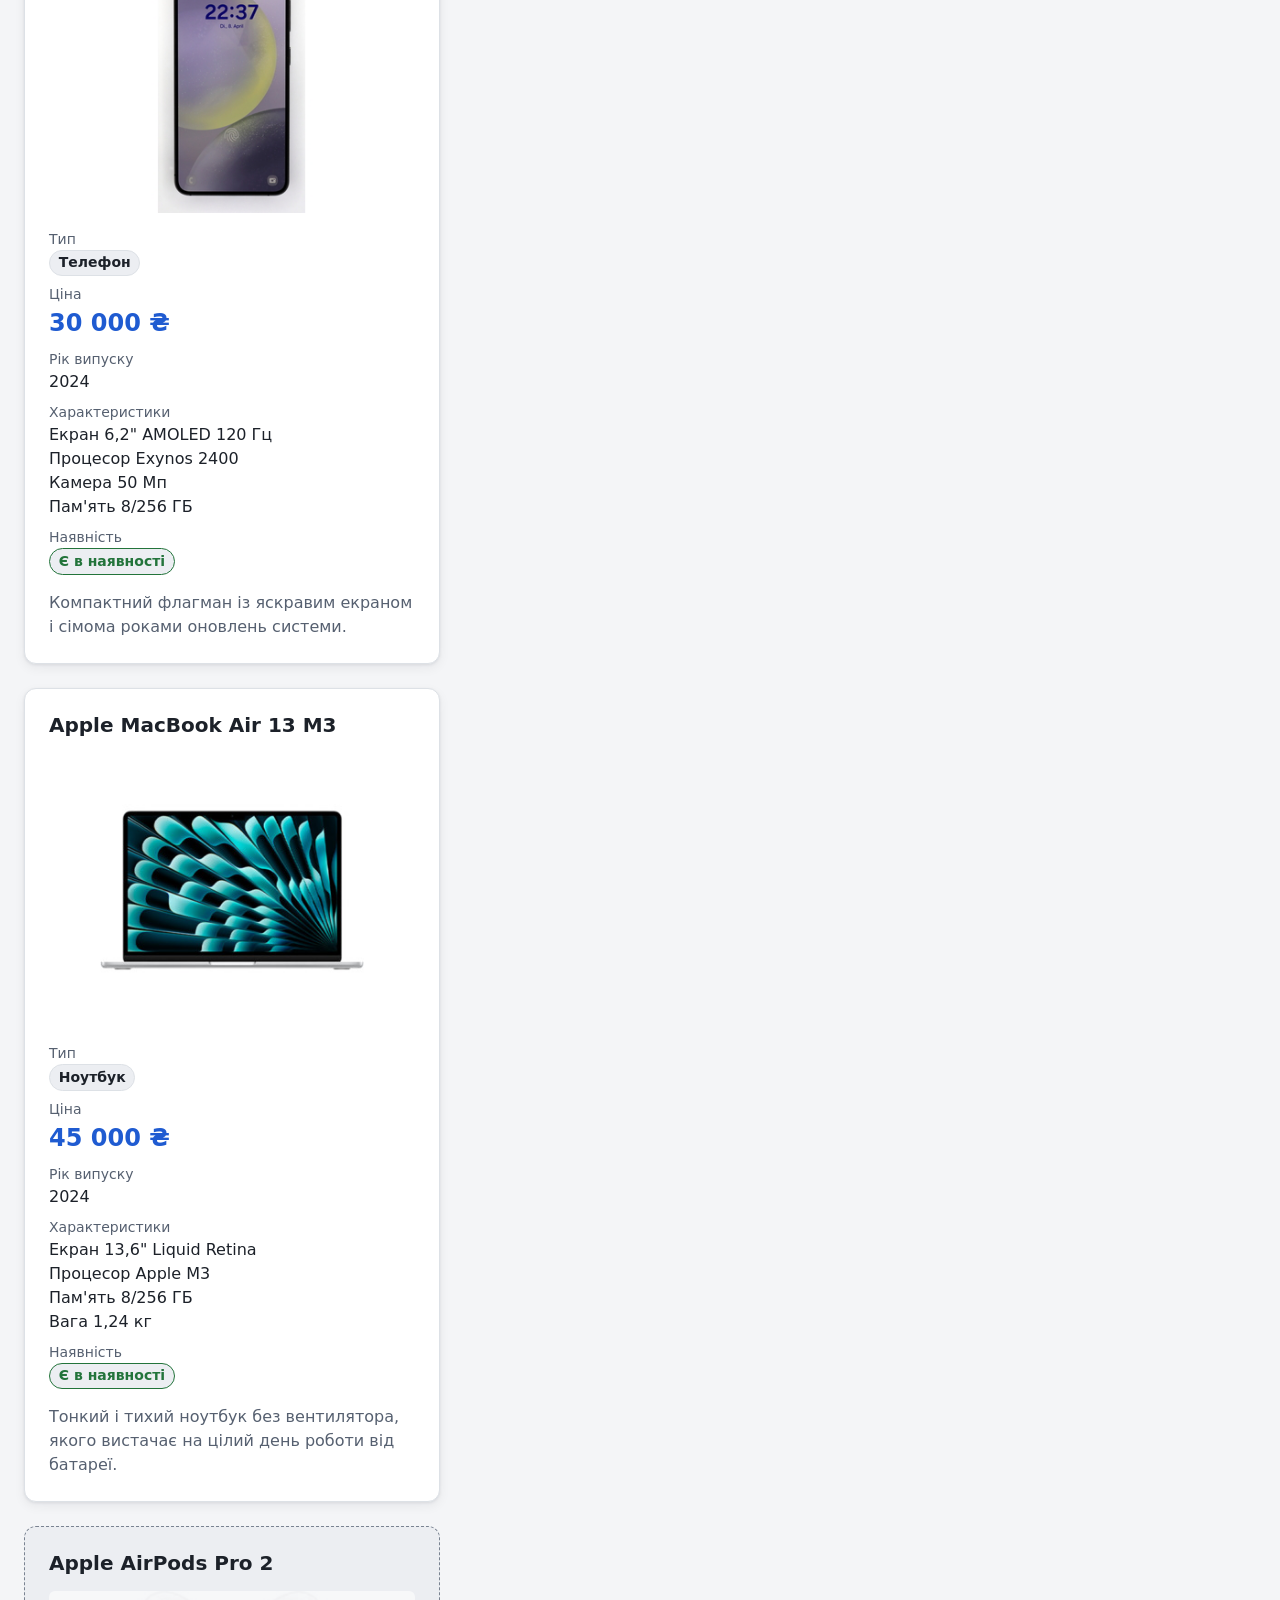
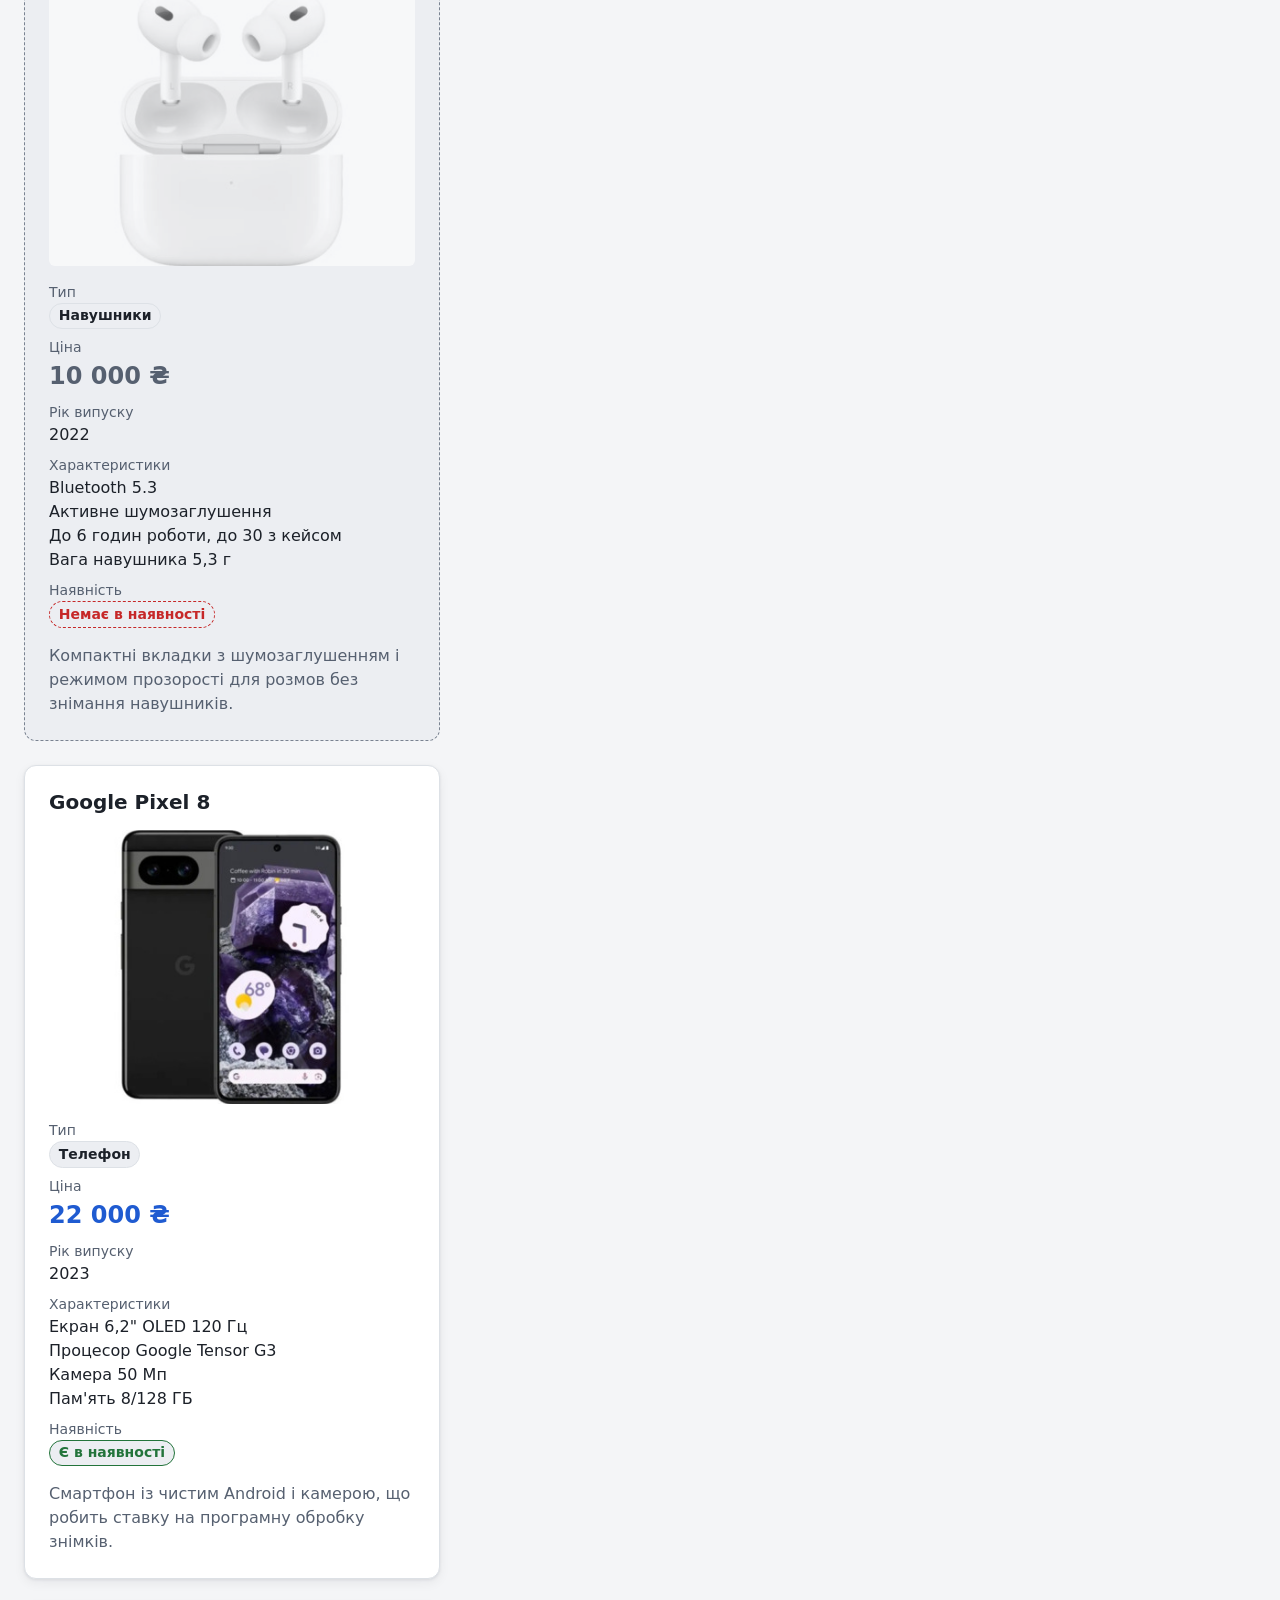
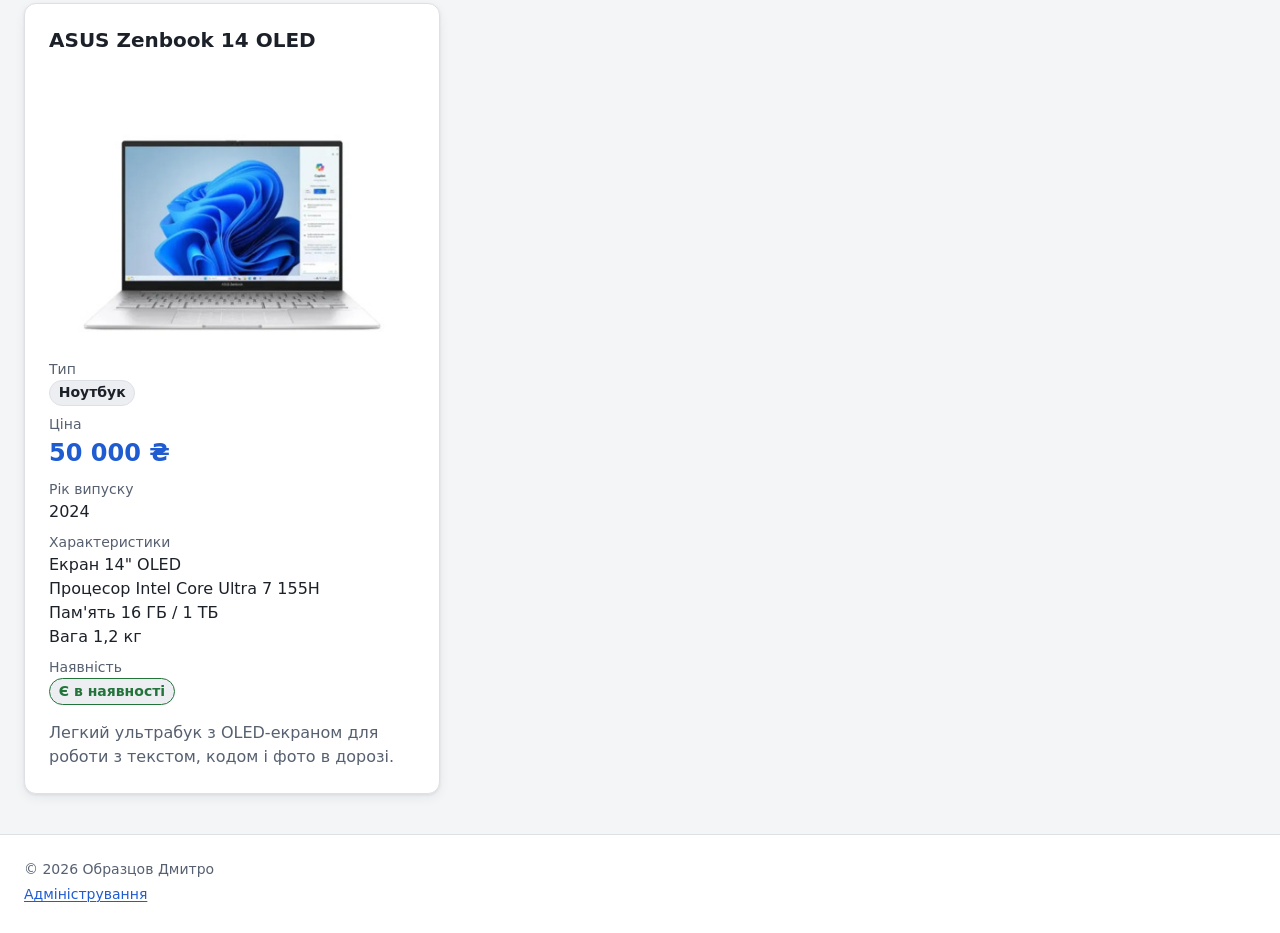
==== commit fb891945: "add components: header, nav, footer, breadcrumbs, device card, faq" ====
--- a/index.html
+++ b/index.html
@@ -12,17 +12,17 @@
 </head>
 
 <body>
-    <header id="site-header">
-        <p class="site-name">GadgetHub</p>
-        <nav aria-label="Основна навігація">
-            <ul>
-                <li><a href="index.html" aria-current="page">Каталог</a></li>
-                <li><a href="about.html">Про проєкт</a></li>
+    <header id="site-header" class="site-header">
+        <p class="site-header__name">GadgetHub</p>
+        <nav class="site-nav" aria-label="Основна навігація">
+            <ul class="site-nav__list">
+                <li><a class="site-nav__link" href="index.html" aria-current="page">Каталог</a></li>
+                <li><a class="site-nav__link" href="about.html">Про проєкт</a></li>
             </ul>
         </nav>
     </header>
 
-    <main id="main">
+    <main id="main" class="site-main">
         <h1>Каталог гаджетів і техніки</h1>
 
         <section id="filters" aria-labelledby="filters-title">
@@ -67,19 +67,19 @@
         <section id="catalog" aria-labelledby="catalog-title">
             <h2 id="catalog-title">Пристрої</h2>
             <ul id="device-list" class="device-list">
-                <li>
+                <li class="device-list__item">
                     <article class="device-card" id="device-1">
-                        <h3><a href="details.html">Sony WH-1000XM5</a></h3>
-                        <img src="images/sony-wh1000xm5-400.jpg"
+                        <h3 class="device-card__title"><a class="device-card__link" href="details.html">Sony WH-1000XM5</a></h3>
+                        <img class="device-card__image" src="images/sony-wh1000xm5-400.jpg"
                             srcset="images/sony-wh1000xm5-400.jpg 400w, images/sony-wh1000xm5-800.jpg 800w"
                             sizes="(max-width: 600px) 100vw, 400px"
                             alt="Повнорозмірні бездротові навушники Sony WH-1000XM5 чорного кольору"
                             title="Sony WH-1000XM5" width="400" height="300" fetchpriority="high">
-                        <dl>
-                            <dt>Тип</dt>
-                            <dd>Навушники</dd>
-                            <dt>Ціна</dt>
-                            <dd><data value="13000">13 000 ₴</data></dd>
+                        <dl class="device-card__specs">
+                            <dt>Тип</dt>
+                            <dd class="badge">Навушники</dd>
+                            <dt>Ціна</dt>
+                            <dd class="price"><data value="13000">13 000 ₴</data></dd>
                             <dt>Рік випуску</dt>
                             <dd><time datetime="2022">2022</time></dd>
                             <dt>Характеристики</dt>
@@ -88,24 +88,24 @@
                             <dd>До 30 годин роботи</dd>
                             <dd>Вага 250 г</dd>
                             <dt>Наявність</dt>
-                            <dd>Є в наявності</dd>
-                        </dl>
-                        <p>Повнорозмірні бездротові навушники з одним із найкращих шумозаглушень у класі.</p>
-                    </article>
-                </li>
-                <li>
+                            <dd class="badge" data-in-stock="true">Є в наявності</dd>
+                        </dl>
+                        <p class="device-card__description">Повнорозмірні бездротові навушники з одним із найкращих шумозаглушень у класі.</p>
+                    </article>
+                </li>
+                <li class="device-list__item">
                     <article class="device-card" id="device-2">
-                        <h3><a href="details.html">Samsung Galaxy S24</a></h3>
-                        <img src="images/samsung-galaxy-s24-400.jpg"
+                        <h3 class="device-card__title"><a class="device-card__link" href="details.html">Samsung Galaxy S24</a></h3>
+                        <img class="device-card__image" src="images/samsung-galaxy-s24-400.jpg"
                             srcset="images/samsung-galaxy-s24-400.jpg 400w, images/samsung-galaxy-s24-800.jpg 800w"
                             sizes="(max-width: 600px) 100vw, 400px"
                             alt="Смартфон Samsung Galaxy S24 спереду, з екраном блокування" title="Samsung Galaxy S24"
                             width="400" height="300" loading="lazy">
-                        <dl>
-                            <dt>Тип</dt>
-                            <dd>Телефон</dd>
-                            <dt>Ціна</dt>
-                            <dd><data value="30000">30 000 ₴</data></dd>
+                        <dl class="device-card__specs">
+                            <dt>Тип</dt>
+                            <dd class="badge">Телефон</dd>
+                            <dt>Ціна</dt>
+                            <dd class="price"><data value="30000">30 000 ₴</data></dd>
                             <dt>Рік випуску</dt>
                             <dd><time datetime="2024">2024</time></dd>
                             <dt>Характеристики</dt>
@@ -114,25 +114,25 @@
                             <dd>Камера 50 Мп</dd>
                             <dd>Пам'ять 8/256 ГБ</dd>
                             <dt>Наявність</dt>
-                            <dd>Є в наявності</dd>
-                        </dl>
-                        <p>Компактний флагман із яскравим екраном і сімома роками оновлень системи.</p>
-                    </article>
-                </li>
-
-                <li>
+                            <dd class="badge" data-in-stock="true">Є в наявності</dd>
+                        </dl>
+                        <p class="device-card__description">Компактний флагман із яскравим екраном і сімома роками оновлень системи.</p>
+                    </article>
+                </li>
+
+                <li class="device-list__item">
                     <article class="device-card" id="device-3">
-                        <h3><a href="details.html">Apple MacBook Air 13 M3</a></h3>
-                        <img src="images/macbook-air-m3-400.jpg"
+                        <h3 class="device-card__title"><a class="device-card__link" href="details.html">Apple MacBook Air 13 M3</a></h3>
+                        <img class="device-card__image" src="images/macbook-air-m3-400.jpg"
                             srcset="images/macbook-air-m3-400.jpg 400w, images/macbook-air-m3-800.jpg 800w"
                             sizes="(max-width: 600px) 100vw, 400px"
                             alt="Ноутбук Apple MacBook Air 13 з відкритою кришкою" title="Apple MacBook Air 13 M3"
                             width="400" height="300" loading="lazy">
-                        <dl>
-                            <dt>Тип</dt>
-                            <dd>Ноутбук</dd>
-                            <dt>Ціна</dt>
-                            <dd><data value="45000">45 000 ₴</data></dd>
+                        <dl class="device-card__specs">
+                            <dt>Тип</dt>
+                            <dd class="badge">Ноутбук</dd>
+                            <dt>Ціна</dt>
+                            <dd class="price"><data value="45000">45 000 ₴</data></dd>
                             <dt>Рік випуску</dt>
                             <dd><time datetime="2024">2024</time></dd>
                             <dt>Характеристики</dt>
@@ -141,25 +141,25 @@
                             <dd>Пам'ять 8/256 ГБ</dd>
                             <dd>Вага 1,24 кг</dd>
                             <dt>Наявність</dt>
-                            <dd>Є в наявності</dd>
-                        </dl>
-                        <p>Тонкий і тихий ноутбук без вентилятора, якого вистачає на цілий день роботи від батареї.</p>
-                    </article>
-                </li>
-
-                <li>
+                            <dd class="badge" data-in-stock="true">Є в наявності</dd>
+                        </dl>
+                        <p class="device-card__description">Тонкий і тихий ноутбук без вентилятора, якого вистачає на цілий день роботи від батареї.</p>
+                    </article>
+                </li>
+
+                <li class="device-list__item">
                     <article class="device-card" id="device-4">
-                        <h3><a href="details.html">Apple AirPods Pro 2</a></h3>
-                        <img src="images/airpods-pro-2-400.jpg"
+                        <h3 class="device-card__title"><a class="device-card__link" href="details.html">Apple AirPods Pro 2</a></h3>
+                        <img class="device-card__image" src="images/airpods-pro-2-400.jpg"
                             srcset="images/airpods-pro-2-400.jpg 400w, images/airpods-pro-2-800.jpg 800w"
                             sizes="(max-width: 600px) 100vw, 400px"
                             alt="Бездротові навушники-вкладки Apple AirPods Pro 2 із зарядним кейсом"
                             title="Apple AirPods Pro 2" width="400" height="300" loading="lazy">
-                        <dl>
-                            <dt>Тип</dt>
-                            <dd>Навушники</dd>
-                            <dt>Ціна</dt>
-                            <dd><data value="10000">10 000 ₴</data></dd>
+                        <dl class="device-card__specs">
+                            <dt>Тип</dt>
+                            <dd class="badge">Навушники</dd>
+                            <dt>Ціна</dt>
+                            <dd class="price"><data value="10000">10 000 ₴</data></dd>
                             <dt>Рік випуску</dt>
                             <dd><time datetime="2022">2022</time></dd>
                             <dt>Характеристики</dt>
@@ -168,26 +168,26 @@
                             <dd>До 6 годин роботи, до 30 з кейсом</dd>
                             <dd>Вага навушника 5,3 г</dd>
                             <dt>Наявність</dt>
-                            <dd>Немає в наявності</dd>
-                        </dl>
-                        <p>Компактні вкладки з шумозаглушенням і режимом прозорості для розмов без знімання навушників.
+                            <dd class="badge" data-in-stock="false">Немає в наявності</dd>
+                        </dl>
+                        <p class="device-card__description">Компактні вкладки з шумозаглушенням і режимом прозорості для розмов без знімання навушників.
                         </p>
                     </article>
                 </li>
 
-                <li>
+                <li class="device-list__item">
                     <article class="device-card" id="device-5">
-                        <h3><a href="details.html">Google Pixel 8</a></h3>
-                        <img src="images/google-pixel-8-400.jpg"
+                        <h3 class="device-card__title"><a class="device-card__link" href="details.html">Google Pixel 8</a></h3>
+                        <img class="device-card__image" src="images/google-pixel-8-400.jpg"
                             srcset="images/google-pixel-8-400.jpg 400w, images/google-pixel-8-800.jpg 800w"
                             sizes="(max-width: 600px) 100vw, 400px"
                             alt="Смартфон Google Pixel 8, вигляд спереду і ззаду"
                             title="Google Pixel 8" width="400" height="300" loading="lazy">
-                        <dl>
-                            <dt>Тип</dt>
-                            <dd>Телефон</dd>
-                            <dt>Ціна</dt>
-                            <dd><data value="22000">22 000 ₴</data></dd>
+                        <dl class="device-card__specs">
+                            <dt>Тип</dt>
+                            <dd class="badge">Телефон</dd>
+                            <dt>Ціна</dt>
+                            <dd class="price"><data value="22000">22 000 ₴</data></dd>
                             <dt>Рік випуску</dt>
                             <dd><time datetime="2023">2023</time></dd>
                             <dt>Характеристики</dt>
@@ -196,25 +196,25 @@
                             <dd>Камера 50 Мп</dd>
                             <dd>Пам'ять 8/128 ГБ</dd>
                             <dt>Наявність</dt>
-                            <dd>Є в наявності</dd>
-                        </dl>
-                        <p>Смартфон із чистим Android і камерою, що робить ставку на програмну обробку знімків.</p>
-                    </article>
-                </li>
-
-                <li>
+                            <dd class="badge" data-in-stock="true">Є в наявності</dd>
+                        </dl>
+                        <p class="device-card__description">Смартфон із чистим Android і камерою, що робить ставку на програмну обробку знімків.</p>
+                    </article>
+                </li>
+
+                <li class="device-list__item">
                     <article class="device-card" id="device-6">
-                        <h3><a href="details.html">ASUS Zenbook 14 OLED</a></h3>
-                        <img src="images/asus-zenbook-14-400.jpg"
+                        <h3 class="device-card__title"><a class="device-card__link" href="details.html">ASUS Zenbook 14 OLED</a></h3>
+                        <img class="device-card__image" src="images/asus-zenbook-14-400.jpg"
                             srcset="images/asus-zenbook-14-400.jpg 400w, images/asus-zenbook-14-800.jpg 800w"
                             sizes="(max-width: 600px) 100vw, 400px"
                             alt="Ноутбук ASUS Zenbook 14 OLED з відкритою кришкою" title="ASUS Zenbook 14 OLED"
                             width="400" height="300" loading="lazy">
-                        <dl>
-                            <dt>Тип</dt>
-                            <dd>Ноутбук</dd>
-                            <dt>Ціна</dt>
-                            <dd><data value="50000">50 000 ₴</data></dd>
+                        <dl class="device-card__specs">
+                            <dt>Тип</dt>
+                            <dd class="badge">Ноутбук</dd>
+                            <dt>Ціна</dt>
+                            <dd class="price"><data value="50000">50 000 ₴</data></dd>
                             <dt>Рік випуску</dt>
                             <dd><time datetime="2024">2024</time></dd>
                             <dt>Характеристики</dt>
@@ -223,9 +223,9 @@
                             <dd>Пам'ять 16 ГБ / 1 ТБ</dd>
                             <dd>Вага 1,2 кг</dd>
                             <dt>Наявність</dt>
-                            <dd>Є в наявності</dd>
-                        </dl>
-                        <p>Легкий ультрабук з OLED-екраном для роботи з текстом, кодом і фото в дорозі.</p>
+                            <dd class="badge" data-in-stock="true">Є в наявності</dd>
+                        </dl>
+                        <p class="device-card__description">Легкий ультрабук з OLED-екраном для роботи з текстом, кодом і фото в дорозі.</p>
                     </article>
                 </li>
 
@@ -233,9 +233,9 @@
         </section>
     </main>
 
-    <footer>
-        <p>&copy; 2026 Образцов Дмитро</p>
-        <p><a href="admin.html">Адміністрування</a></p>
+    <footer class="site-footer">
+        <p class="site-footer__text">&copy; 2026 Образцов Дмитро</p>
+        <p class="site-footer__text"><a class="site-footer__link" href="admin.html">Адміністрування</a></p>
     </footer>
 </body>
 
--- a/css/main.css
+++ b/css/main.css
@@ -15,6 +15,7 @@
 
   img,
   video {
+    display: block;
     max-inline-size: 100%;
     block-size: auto;
   }
@@ -45,13 +46,14 @@
     --color-success: #23743b;
 
     --font-body: system-ui, "Segoe UI", Roboto, "Helvetica Neue", Arial, sans-serif;
-    --font-mono: ui-monospace, "Cascadia Mono", Consolas, "Liberation Mono", monospace;
 
     --font-size-s: 0.875rem;
     --font-size-m: 1rem;
     --font-size-l: 1.25rem;
-    --font-size-xl: 1.75rem;
+    --font-size-xl: 1.5rem;
+    --font-size-2xl: 2rem;
     --line-height: 1.5;
+    --line-height-tight: 1.2;
     --measure: 65ch;
 
     --space-xs: 0.25rem;
@@ -70,3 +72,449 @@
     --shadow-card: 0 1px 3px rgb(16 24 40 / 0.08), 0 4px 12px rgb(16 24 40 / 0.06);
   }
 }
+
+/* ===== Базові стилі документа ===== */
+
+@layer base {
+  body {
+    background-color: var(--color-bg);
+    color: var(--color-text);
+    font-family: var(--font-body);
+    font-size: var(--font-size-m);
+    line-height: var(--line-height);
+  }
+
+  ::selection {
+    background-color: var(--color-accent);
+    color: var(--color-on-accent);
+  }
+
+  :focus-visible {
+    outline: 3px solid var(--color-focus);
+    outline-offset: 2px;
+  }
+
+  /* --- Заголовки й текст --- */
+
+  h1,
+  h2,
+  h3 {
+    margin-block: var(--space-l) var(--space-s);
+    line-height: var(--line-height-tight);
+  }
+
+  h1 {
+    font-size: var(--font-size-2xl);
+  }
+
+  h2 {
+    font-size: var(--font-size-xl);
+  }
+
+  h3 {
+    font-size: var(--font-size-l);
+  }
+
+  p {
+    margin-block: 0 var(--space-m);
+  }
+
+  p,
+  li {
+    max-inline-size: var(--measure);
+  }
+
+  section + section {
+    margin-block-start: var(--space-xl);
+  }
+
+  abbr[title] {
+    text-decoration: underline dotted;
+    cursor: help;
+  }
+
+  address {
+    font-style: normal;
+  }
+
+  /* --- Посилання --- */
+
+  a {
+    color: var(--color-accent);
+    text-decoration-thickness: 1px;
+    text-underline-offset: 0.15em;
+  }
+
+  a:hover {
+    text-decoration-thickness: 2px;
+  }
+
+  /* --- Списки --- */
+
+  ul,
+  ol {
+    margin-block: 0 var(--space-m);
+    padding-inline-start: var(--space-l);
+  }
+
+  li + li {
+    margin-block-start: var(--space-xs);
+  }
+
+  li::marker {
+    color: var(--color-text-muted);
+  }
+
+  dl {
+    max-inline-size: var(--measure);
+    margin-block: 0 var(--space-m);
+  }
+
+  dt {
+    font-weight: 600;
+  }
+
+  dt:not(:first-child) {
+    margin-block-start: var(--space-s);
+    padding-block-start: var(--space-s);
+    border-block-start: var(--border-width) solid var(--color-border-subtle);
+  }
+
+  dd {
+    margin-inline-start: var(--space-m);
+  }
+
+  /* --- Зображення --- */
+
+  figure {
+    margin: 0 0 var(--space-l);
+  }
+
+  figcaption {
+    margin-block-start: var(--space-s);
+    color: var(--color-text-muted);
+    font-size: var(--font-size-s);
+  }
+
+  /* --- Таблиці --- */
+
+  table {
+    margin-block-end: var(--space-m);
+    border: var(--border-width) solid var(--color-border-subtle);
+    border-collapse: collapse;
+    background-color: var(--color-surface);
+  }
+
+  caption {
+    padding-block-end: var(--space-s);
+    font-weight: 600;
+    text-align: start;
+  }
+
+  th,
+  td {
+    padding: var(--space-s) var(--space-m);
+    border-block-end: var(--border-width) solid var(--color-border-subtle);
+    text-align: start;
+    vertical-align: top;
+  }
+
+  thead th {
+    border-block-end: var(--border-width-strong) solid var(--color-border);
+    background-color: var(--color-surface-alt);
+  }
+
+  tbody th {
+    font-weight: 600;
+  }
+
+  tbody tr:nth-child(even) {
+    background-color: var(--color-bg);
+  }
+}
+
+/* ===== Компоненти ===== */
+
+@layer components {
+  /* --- Каркас сторінки --- */
+
+  .site-header,
+  .site-main,
+  .site-footer {
+    padding-inline: var(--space-l);
+  }
+
+  .site-main {
+    padding-block: var(--space-l) var(--space-xl);
+  }
+
+  /* --- Шапка й навігація --- */
+
+  .site-header {
+    padding-block: var(--space-m);
+    border-block-end: var(--border-width) solid var(--color-border-subtle);
+    background-color: var(--color-surface);
+  }
+
+  .site-header__name {
+    margin-block: 0 var(--space-s);
+    font-size: var(--font-size-l);
+    font-weight: 700;
+    line-height: var(--line-height-tight);
+  }
+
+  .site-nav__list {
+    margin: 0;
+    padding: 0;
+    list-style: none;
+  }
+
+  .site-nav__link {
+    display: inline-block;
+    padding-block: var(--space-xs);
+    color: var(--color-text);
+    text-decoration: none;
+  }
+
+  .site-nav__link:hover {
+    color: var(--color-accent);
+    text-decoration: underline;
+  }
+
+  .site-nav__link[aria-current="page"] {
+    color: var(--color-accent);
+    font-weight: 700;
+    text-decoration: underline;
+    text-decoration-thickness: 2px;
+  }
+
+  /* --- Підвал --- */
+
+  .site-footer {
+    padding-block: var(--space-l);
+    border-block-start: var(--border-width) solid var(--color-border-subtle);
+    background-color: var(--color-surface);
+    color: var(--color-text-muted);
+    font-size: var(--font-size-s);
+  }
+
+  .site-footer__text {
+    margin-block: 0 var(--space-xs);
+  }
+
+  .site-footer__link[aria-current="page"] {
+    color: var(--color-text);
+    font-weight: 700;
+    text-decoration: none;
+  }
+
+  /* --- Хлібні крихти --- */
+
+  .breadcrumbs__list {
+    margin: 0;
+    padding: 0;
+    list-style: none;
+    font-size: var(--font-size-s);
+  }
+
+  .breadcrumbs__item {
+    display: inline;
+  }
+
+  .breadcrumbs__item + .breadcrumbs__item::before {
+    content: "/";
+    margin-inline: var(--space-xs) var(--space-s);
+    color: var(--color-text-muted);
+  }
+
+  .breadcrumbs__item[aria-current="page"] {
+    color: var(--color-text-muted);
+  }
+
+  /* --- Бейдж і ціна --- */
+
+  .badge {
+    display: inline-block;
+    padding: 0.125em 0.625em;
+    border: var(--border-width) solid var(--color-border-subtle);
+    border-radius: var(--radius-pill);
+    background-color: var(--color-surface-alt);
+    color: var(--color-text);
+    font-size: var(--font-size-s);
+    font-weight: 600;
+  }
+
+  .badge[data-in-stock="true"] {
+    border-color: currentColor;
+    color: var(--color-success);
+  }
+
+  .badge[data-in-stock="false"] {
+    border-color: currentColor;
+    border-style: dashed;
+    color: var(--color-error);
+  }
+
+  .price {
+    color: var(--color-accent);
+    font-size: var(--font-size-xl);
+    font-weight: 700;
+    font-variant-numeric: tabular-nums;
+  }
+
+  /* --- Каталог і картка пристрою --- */
+
+  .device-list {
+    margin: 0;
+    padding: 0;
+    list-style: none;
+  }
+
+  .device-list__item + .device-list__item {
+    margin-block-start: var(--space-l);
+  }
+
+  .device-card {
+    max-inline-size: 26rem;
+    padding: var(--space-l);
+    border: var(--border-width) solid var(--color-border-subtle);
+    border-radius: var(--radius-m);
+    background-color: var(--color-surface);
+    box-shadow: var(--shadow-card);
+  }
+
+  .device-card__title {
+    margin-block: 0 var(--space-m);
+    font-size: var(--font-size-l);
+  }
+
+  .device-card__link {
+    color: var(--color-text);
+    text-decoration: none;
+  }
+
+  .device-card__link:hover {
+    color: var(--color-accent);
+    text-decoration: underline;
+  }
+
+  .device-card__image {
+    inline-size: 100%;
+    border-radius: var(--radius-s);
+  }
+
+  .device-card__specs {
+    margin-block: var(--space-m);
+  }
+
+  .device-card__specs > dt {
+    margin-block-start: var(--space-s);
+    padding: 0;
+    border: 0;
+    color: var(--color-text-muted);
+    font-size: var(--font-size-s);
+    font-weight: 400;
+  }
+
+  .device-card__specs > dd {
+    margin-inline-start: 0;
+  }
+
+  .device-card__description {
+    margin: 0;
+    color: var(--color-text-muted);
+  }
+
+  .device-card:has([data-in-stock="false"]) {
+    border-style: dashed;
+    border-color: var(--color-border);
+    background-color: var(--color-surface-alt);
+    box-shadow: none;
+  }
+
+  .device-card:has([data-in-stock="false"]) .device-card__image {
+    opacity: 0.6;
+    filter: grayscale(1);
+  }
+
+  .device-card:has([data-in-stock="false"]) .price {
+    color: var(--color-text-muted);
+  }
+
+  /* --- Сторінка деталей --- */
+
+  .figure {
+    max-inline-size: 40rem;
+  }
+
+  .figure__image {
+    border: var(--border-width) solid var(--color-border-subtle);
+    border-radius: var(--radius-m);
+  }
+
+  .toc {
+    max-inline-size: 24rem;
+    margin-block-end: var(--space-xl);
+    padding: var(--space-m) var(--space-l);
+    border: var(--border-width) solid var(--color-border-subtle);
+    border-radius: var(--radius-m);
+    background-color: var(--color-surface);
+  }
+
+  .toc__title {
+    margin-block: 0 var(--space-s);
+    font-size: var(--font-size-m);
+  }
+
+  .toc__list {
+    margin: 0;
+  }
+
+  /* --- Часті запитання --- */
+
+  .faq__item {
+    max-inline-size: var(--measure);
+    padding: var(--space-s) var(--space-m);
+    border: var(--border-width) solid var(--color-border-subtle);
+    border-radius: var(--radius-m);
+    background-color: var(--color-surface);
+  }
+
+  .faq__item + .faq__item {
+    margin-block-start: var(--space-s);
+  }
+
+  .faq__question {
+    padding-block: var(--space-xs);
+    font-weight: 600;
+    cursor: pointer;
+  }
+
+  .faq__question::marker {
+    content: "+  ";
+    color: var(--color-accent);
+    font-weight: 700;
+  }
+
+  .faq__item[open] > .faq__question {
+    margin-block-end: var(--space-s);
+  }
+
+  .faq__item[open] > .faq__question::marker {
+    content: "−  ";
+  }
+
+  .faq__answer {
+    margin: 0;
+    padding-block-end: var(--space-xs);
+  }
+}
+
+/* ===== Утиліти ===== */
+
+@layer utilities {
+  .u-numeric {
+    text-align: end;
+    font-variant-numeric: tabular-nums;
+  }
+}
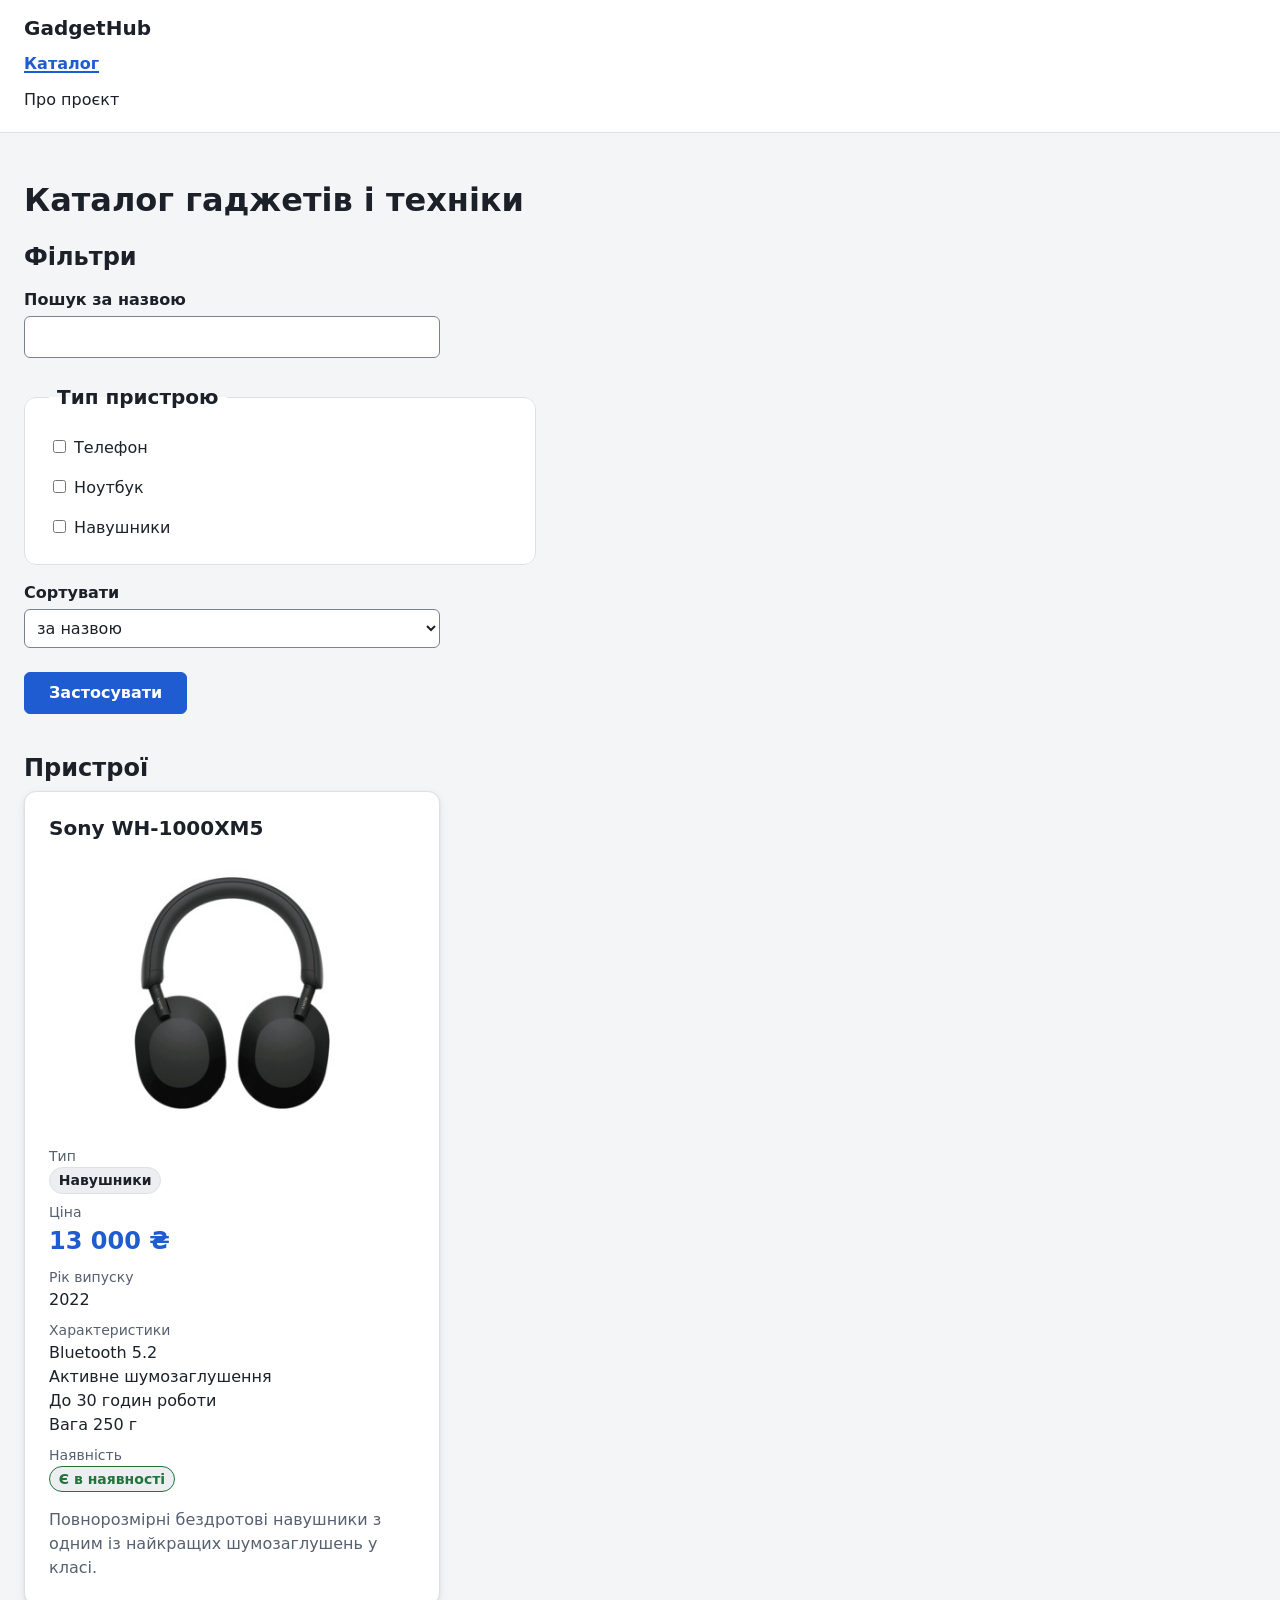
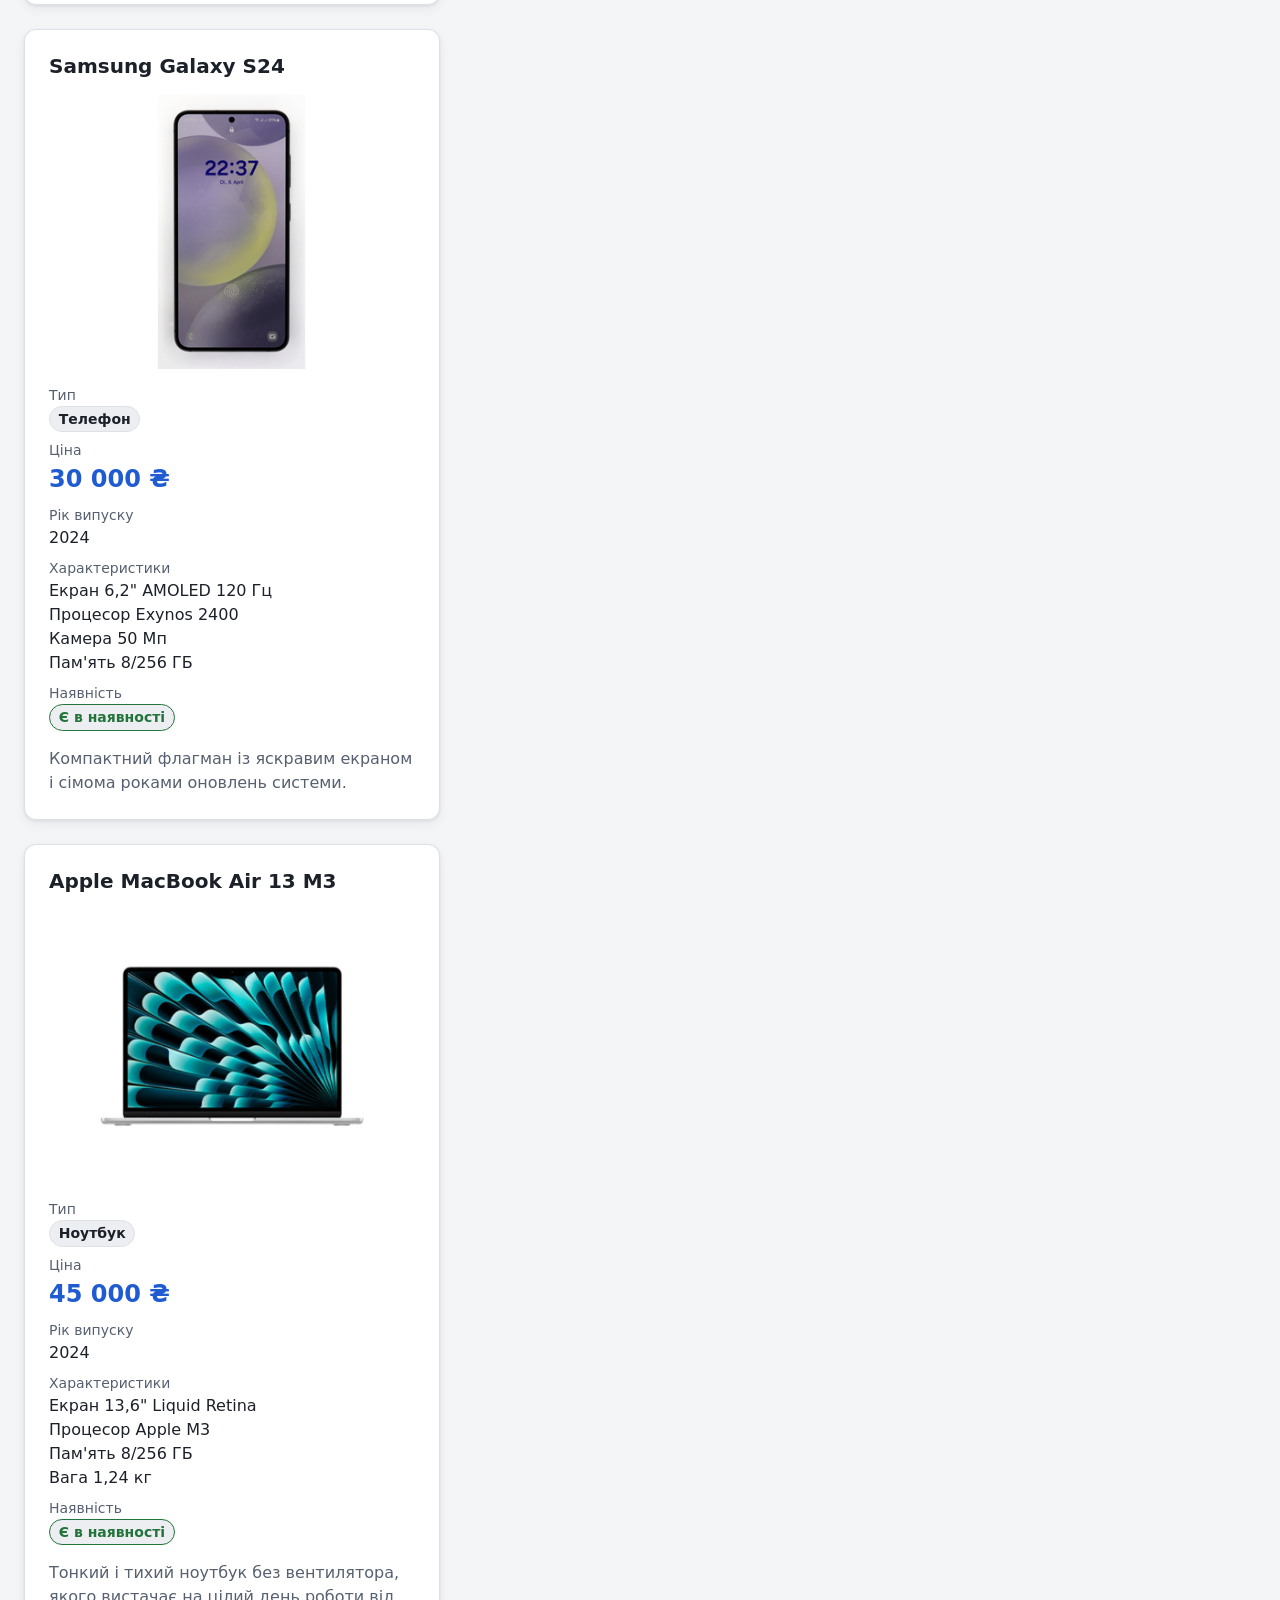
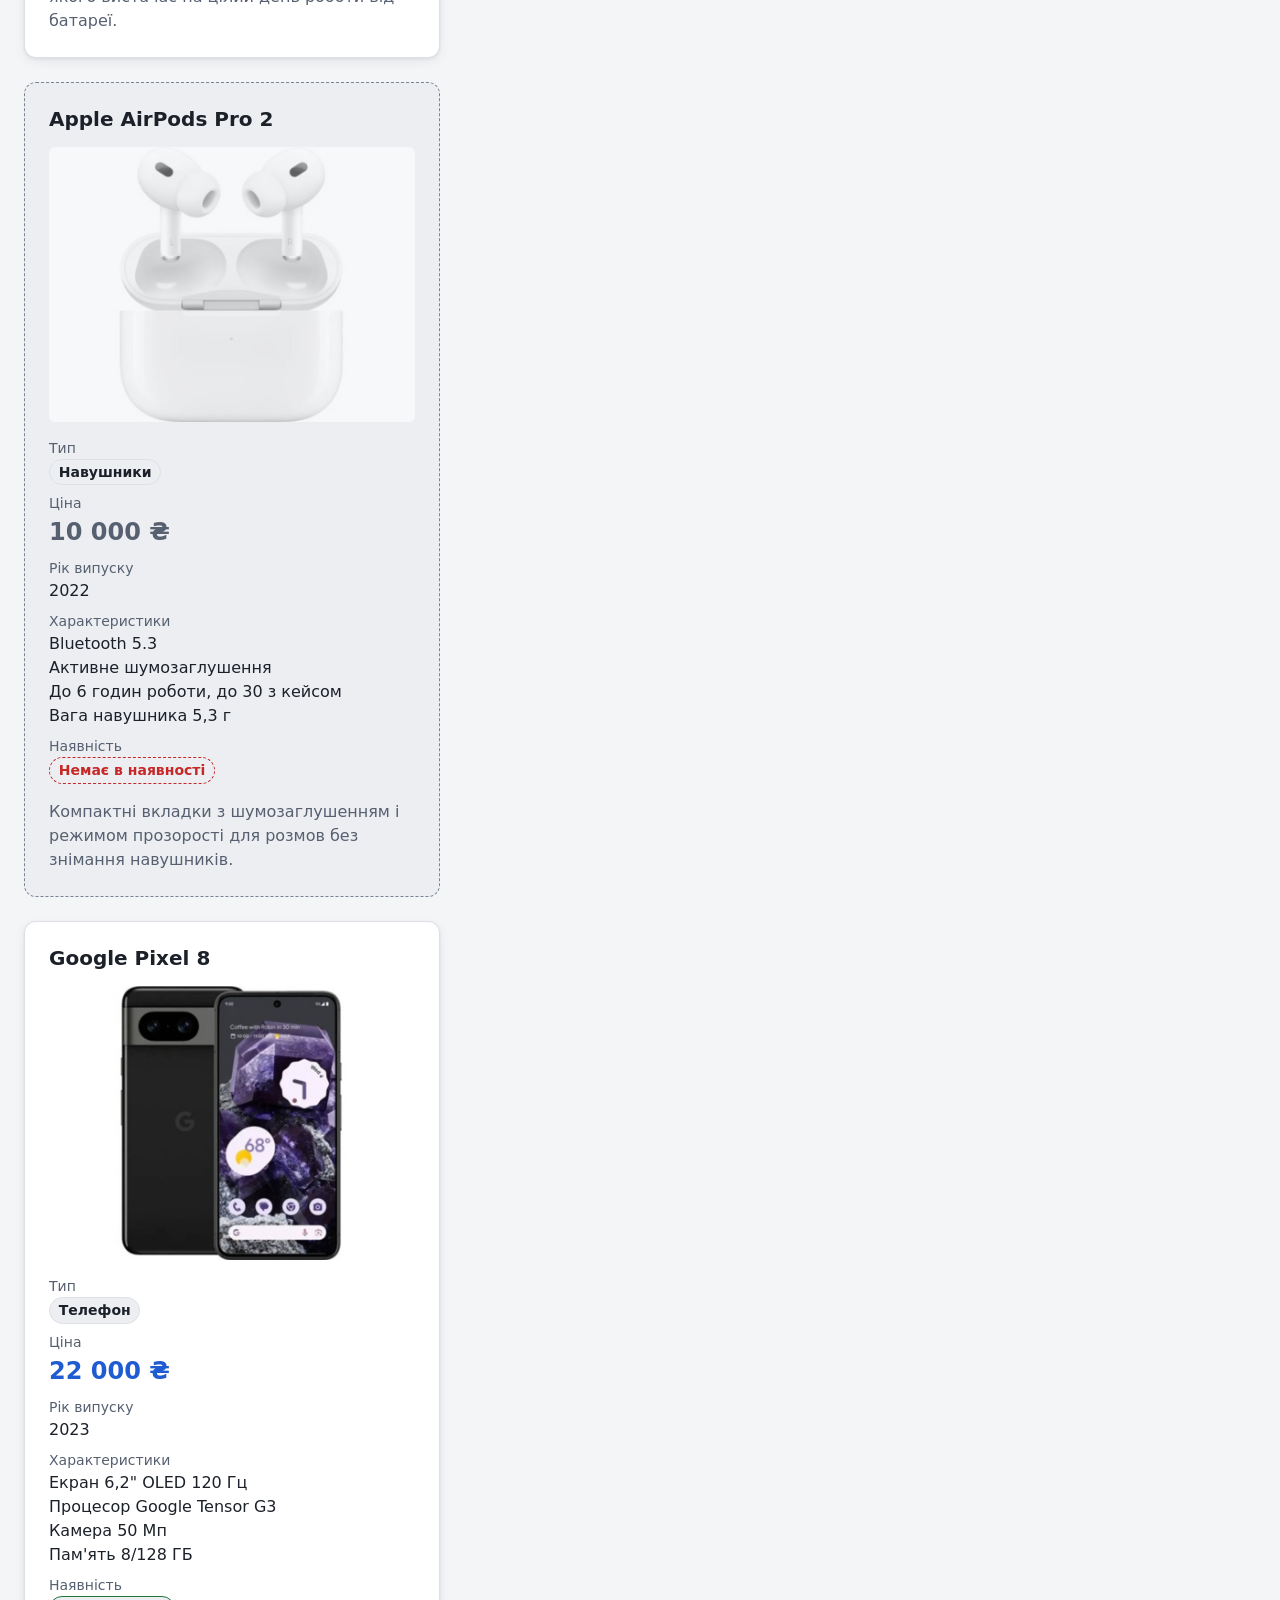
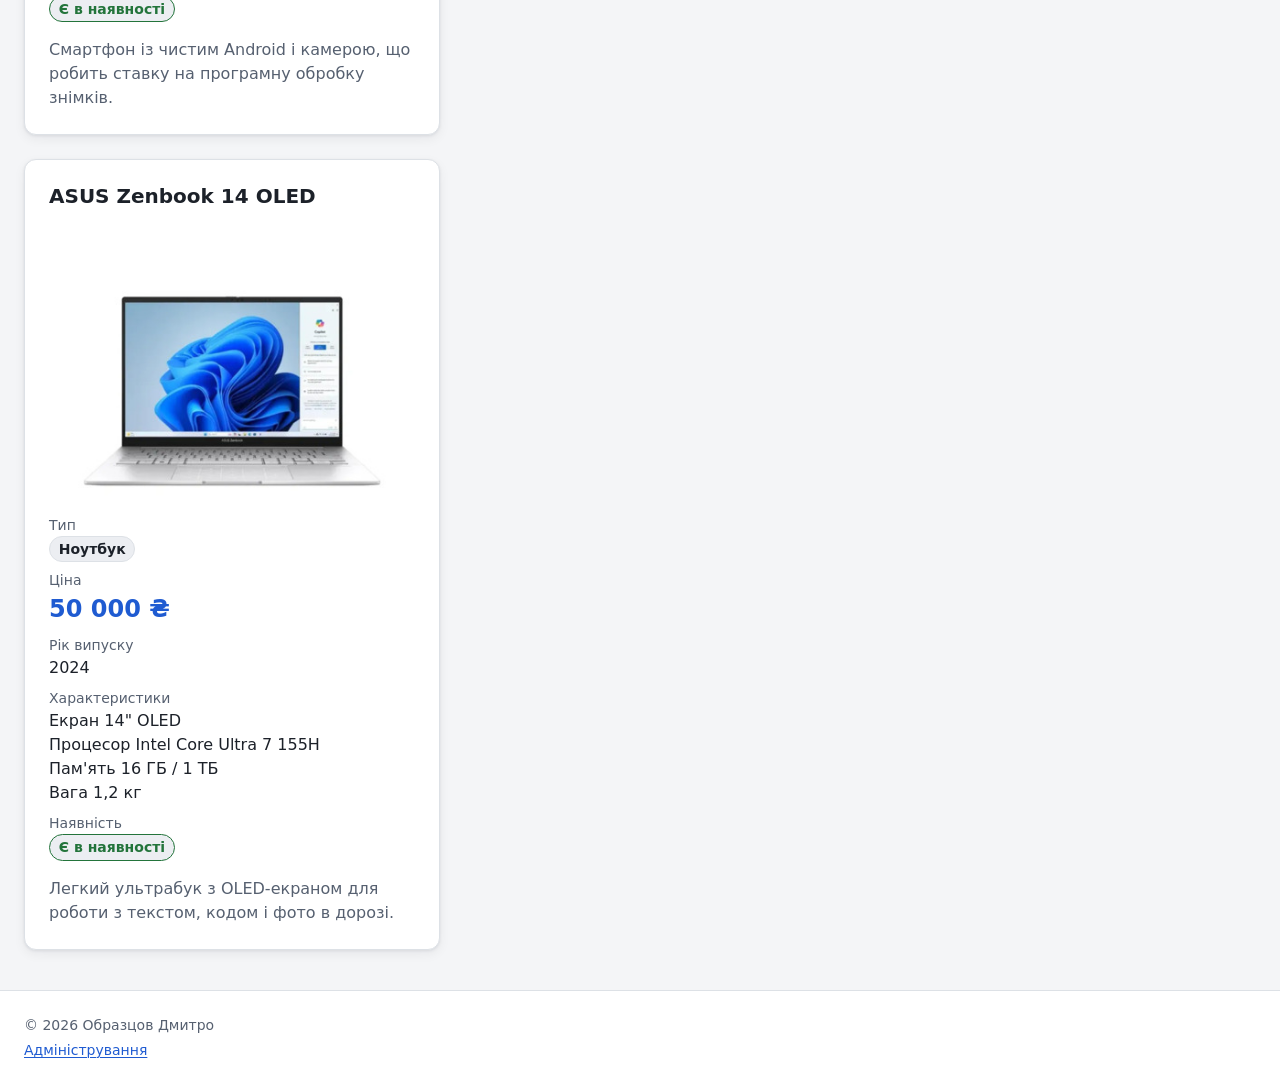
==== commit 36577945: "add form and button styles with focus and invalid states" ====
--- a/index.html
+++ b/index.html
@@ -27,39 +27,39 @@
 
         <section id="filters" aria-labelledby="filters-title">
             <h2 id="filters-title">Фільтри</h2>
-            <form id="filter-form">
-                <p>
-                    <label for="search">Пошук за назвою</label>
-                    <input type="search" id="search" name="q">
+            <form id="filter-form" class="form">
+                <p class="form__item">
+                    <label class="form__label" for="search">Пошук за назвою</label>
+                    <input class="form__field" type="search" id="search" name="q">
                 </p>
 
-                <fieldset>
-                    <legend>Тип пристрою</legend>
-                    <p>
+                <fieldset class="form__group">
+                    <legend class="form__legend">Тип пристрою</legend>
+                    <p class="form__item">
                         <input type="checkbox" id="category-phone" name="category" value="phone">
                         <label for="category-phone">Телефон</label>
                     </p>
-                    <p>
+                    <p class="form__item">
                         <input type="checkbox" id="category-laptop" name="category" value="laptop">
                         <label for="category-laptop">Ноутбук</label>
                     </p>
-                    <p>
+                    <p class="form__item">
                         <input type="checkbox" id="category-headphones" name="category" value="headphones">
                         <label for="category-headphones">Навушники</label>
                     </p>
                 </fieldset>
 
-                <p>
-                    <label for="sort">Сортувати</label>
-                    <select id="sort" name="sort">
+                <p class="form__item">
+                    <label class="form__label" for="sort">Сортувати</label>
+                    <select class="form__field" id="sort" name="sort">
                         <option value="name">за назвою</option>
                         <option value="price">за ціною</option>
                         <option value="year">за роком випуску</option>
                     </select>
                 </p>
 
-                <p>
-                    <button type="submit">Застосувати</button>
+                <p class="form__actions">
+                    <button class="button" type="submit">Застосувати</button>
                 </p>
             </form>
         </section>
--- a/css/main.css
+++ b/css/main.css
@@ -38,6 +38,7 @@
     --color-text: #1c2129;
     --color-text-muted: #566070;
     --color-accent: #1f5bd1;
+    --color-accent-hover: #1847a6;
     --color-on-accent: #ffffff;
     --color-border: #7a8391;
     --color-border-subtle: #dde1e6;
@@ -508,6 +509,98 @@
     margin: 0;
     padding-block-end: var(--space-xs);
   }
+
+  /* --- Форми --- */
+
+  .form {
+    max-inline-size: 32rem;
+    accent-color: var(--color-accent);
+  }
+
+  .form__group {
+    margin: var(--space-l) 0 0;
+    padding: var(--space-s) var(--space-l) var(--space-l);
+    border: var(--border-width) solid var(--color-border-subtle);
+    border-radius: var(--radius-m);
+    background-color: var(--color-surface);
+  }
+
+  .form__legend {
+    padding-inline: var(--space-s);
+    font-size: var(--font-size-l);
+    font-weight: 700;
+  }
+
+  .form__item {
+    margin-block: var(--space-m) 0;
+  }
+
+  .form__label {
+    display: block;
+    margin-block-end: var(--space-xs);
+    font-weight: 600;
+  }
+
+  .form__field {
+    display: block;
+    inline-size: 100%;
+    max-inline-size: 26rem;
+    padding: var(--space-s);
+    border: var(--border-width) solid var(--color-border);
+    border-radius: var(--radius-s);
+    background-color: var(--color-surface);
+    color: var(--color-text);
+  }
+
+  textarea.form__field {
+    resize: vertical;
+  }
+
+  .form__field:user-invalid {
+    border-width: var(--border-width-strong);
+    border-color: var(--color-error);
+  }
+
+  .form__hint {
+    margin-block: var(--space-xs) 0;
+    color: var(--color-text-muted);
+    font-size: var(--font-size-s);
+  }
+
+  .form__actions {
+    margin-block: var(--space-l) 0;
+  }
+
+  /* --- Кнопки --- */
+
+  .button {
+    padding: var(--space-s) var(--space-l);
+    border: var(--border-width) solid var(--color-accent);
+    border-radius: var(--radius-s);
+    background-color: var(--color-accent);
+    color: var(--color-on-accent);
+    font-weight: 600;
+    cursor: pointer;
+  }
+
+  .button:hover {
+    border-color: var(--color-accent-hover);
+    background-color: var(--color-accent-hover);
+  }
+
+  .button--secondary {
+    background-color: var(--color-surface);
+    color: var(--color-accent);
+  }
+
+  .button--secondary:hover {
+    background-color: var(--color-surface-alt);
+    color: var(--color-accent-hover);
+  }
+
+  .button + .button {
+    margin-inline-start: var(--space-s);
+  }
 }
 
 /* ===== Утиліти ===== */
